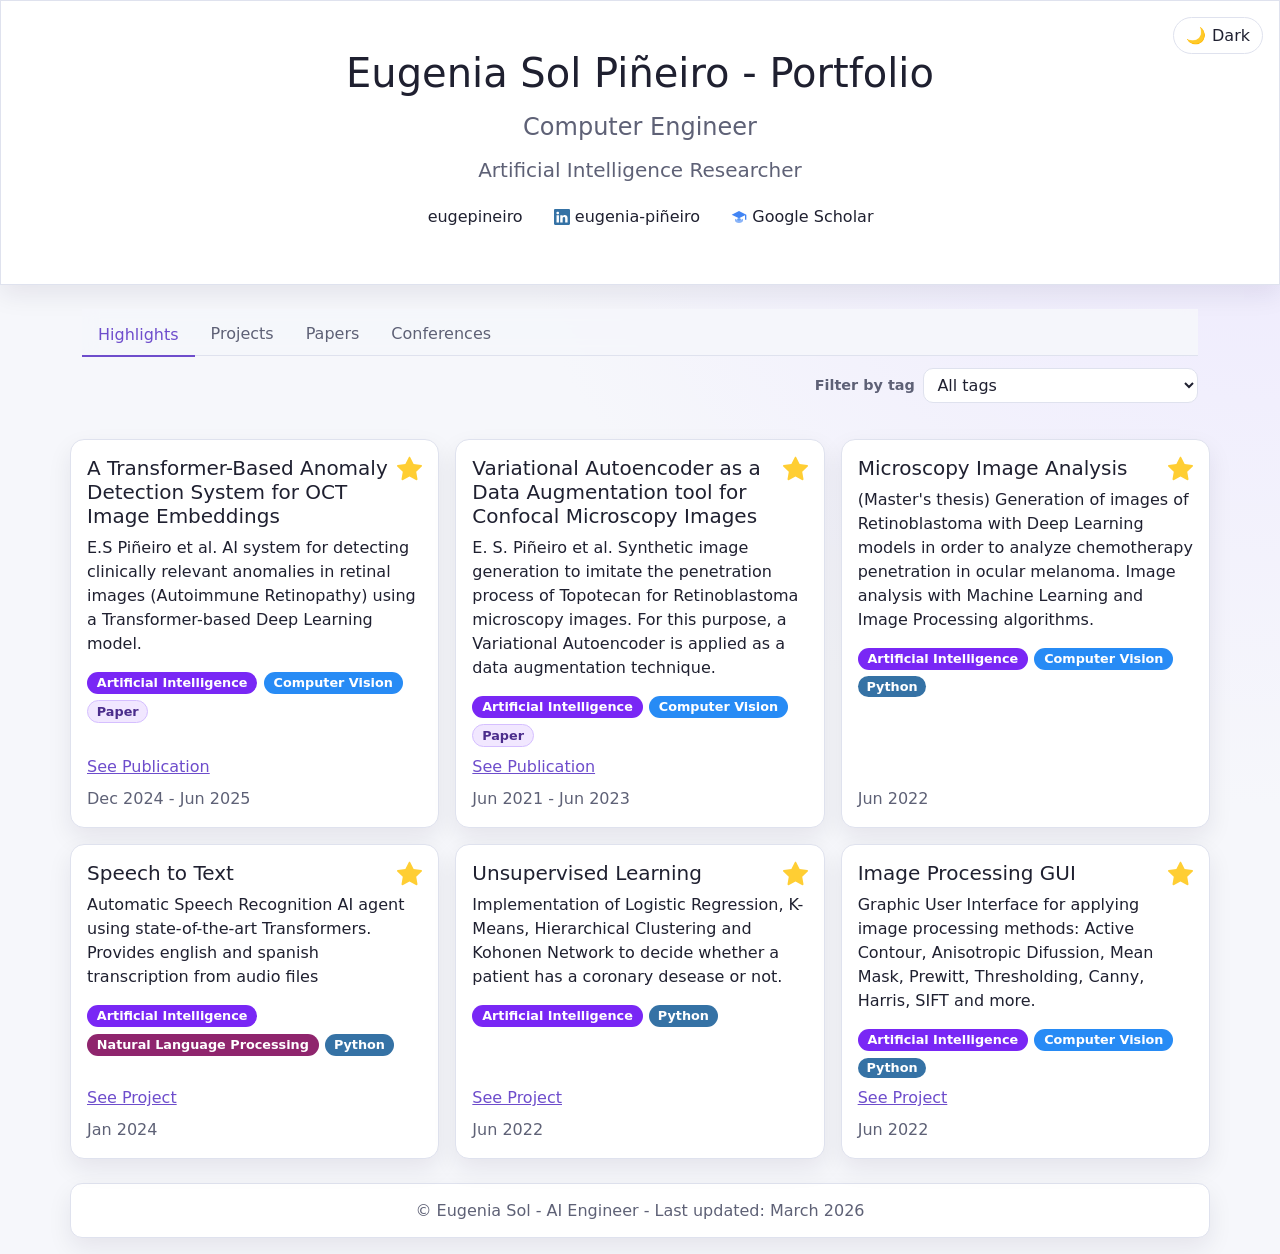
==== index.html @ a24b460d "Add first version" ====
<!doctype html>
<html lang="en">
  <head>
    <!-- Required meta tags -->
    <meta charset="utf-8">
    <meta name="viewport" content="width=device-width, initial-scale=1">

    <!-- Bootstrap CSS -->
    <link href="https://cdn.jsdelivr.net/npm/bootstrap@5.1.0/dist/css/bootstrap.min.css" rel="stylesheet" integrity="sha384-KyZXEAg3QhqLMpG8r+8fhAXLRk2vvoC2f3B09zVXn8CA5QIVfZOJ3BCsw2P0p/We" crossorigin="anonymous">
    <script src="assets/theme.js"></script>
    <link rel="stylesheet" href="assets/styles.css">

    <title>Eugenia Piñeiro</title>
  </head>
  <body> 
        <div class="p-5 text-center profile-header mb-4">
            <h1 class="mb-3 text-white">Eugenia Sol Piñeiro - Portfolio</h1>
            <h4 class="mb-3 text-secondary">Computer Engineer</h4>
            <h5 class="mb-3 text-secondary">Artificial Intelligence Researcher</h5>
            <div class="mb-3 text-secondary"> </div>
            <div class="row">
                <div class="col">
                    <a href="https://github.com/eugepineiro" class="btn icon">
                        <span>
                            <svg xmlns="http://www.w3.org/2000/svg" width="16" height="16" fill="white" class="bi bi-github" viewBox="0 0 16 16">
                                <path d="M8 0C3.58 0 0 3.58 0 8c0 3.54 2.29 6.53 5.47 7.59.4.07.55-.17.55-.38 0-.19-.01-.82-.01-1.49-2.01.37-2.53-.49-2.69-.94-.09-.23-.48-.94-.82-1.13-.28-.15-.68-.52-.01-.53.63-.01 1.08.58 1.23.82.72 1.21 1.87.87 2.33.66.07-.52.28-.87.51-1.07-1.78-.2-3.64-.89-3.64-3.95 0-.87.31-1.59.82-2.15-.08-.2-.36-1.02.08-2.12 0 0 .67-.21 2.2.82.64-.18 1.32-.27 2-.27.68 0 1.36.09 2 .27 1.53-1.04 2.2-.82 2.2-.82.44 1.1.16 1.92.08 2.12.51.56.82 1.27.82 2.15 0 3.07-1.87 3.75-3.65 3.95.29.25.54.73.54 1.48 0 1.07-.01 1.93-.01 2.2 0 .21.15.46.55.38A8.012 8.012 0 0 0 16 8c0-4.42-3.58-8-8-8z"/>
                            </svg>
                        </span>
                        <span class="text-white">eugepineiro</span>
                    </a>
                    <a href="https://www.linkedin.com/in/eugenia-pi%C3%B1eiro/" class="btn icon">
                        <span>
                            <svg xmlns="http://www.w3.org/2000/svg" width="16" height="16" fill="#3572A5" class="bi bi-linkedin" viewBox="0 0 16 16">
                                <path d="M0 1.146C0 .513.526 0 1.175 0h13.65C15.474 0 16 .513 16 1.146v13.708c0 .633-.526 1.146-1.175 1.146H1.175C.526 16 0 15.487 0 14.854V1.146zm4.943 12.248V6.169H2.542v7.225h2.401zm-1.2-8.212c.837 0 1.358-.554 1.358-1.248-.015-.709-.52-1.248-1.342-1.248-.822 0-1.359.54-1.359 1.248 0 .694.521 1.248 1.327 1.248h.016zm4.908 8.212V9.359c0-.216.016-.432.08-.586.173-.431.568-.878 1.232-.878.869 0 1.216.662 1.216 1.634v3.865h2.401V9.25c0-2.22-1.184-3.252-2.764-3.252-1.274 0-1.845.7-2.165 1.193v.025h-.016a5.54 5.54 0 0 1 .016-.025V6.169h-2.4c.03.678 0 7.225 0 7.225h2.4z"/>
                              </svg>
                        </span>
                        <span class="text-white">eugenia-piñeiro</span>
                    </a>
                    <a href="https://scholar.google.com/citations?user=V3Zq3qsAAAAJ&hl=es&authuser=1" class="btn icon">
                        <span>
                            <svg xmlns="http://www.w3.org/2000/svg" width="16" height="16" viewBox="0 0 24 24" aria-hidden="true">
                                <path d="M12 3L1 8.5l11 5.5 9-4.5V16h2V8.5z" fill="#4285F4"/>
                                <circle cx="12" cy="16.5" r="3" fill="#5F9CF6"/>
                                <path d="M6 14.8v2.8c0 1.7 2.7 3.4 6 3.4s6-1.7 6-3.4v-2.8l-6 3z" fill="#8AB4F8"/>
                            </svg>
                        </span>
                        <span class="text-white">Google Scholar</span>
                    </a>
                    <button id="theme-toggle" class="theme-toggle ms-2" type="button" aria-pressed="false" aria-label="Toggle dark mode">
                      <span class="theme-icon" aria-hidden="true">🌙</span>
                      <span class="theme-text">Dark</span>
                    </button>
                </div>
            </div> 
        </div> 
    <!-- Optional JavaScript; choose one of the two! -->

    <!-- Option 1: Bootstrap Bundle with Popper -->
    <script src="https://cdn.jsdelivr.net/npm/bootstrap@5.1.0/dist/js/bootstrap.bundle.min.js" integrity="sha384-U1DAWAznBHeqEIlVSCgzq+c9gqGAJn5c/t99JyeKa9xxaYpSvHU5awsuZVVFIhvj" crossorigin="anonymous"></script>

    <!-- Option 2: Separate Popper and Bootstrap JS -->
    <!--
    <script src="https://cdn.jsdelivr.net/npm/@popperjs/core@2.9.3/dist/umd/popper.min.js" integrity="sha384-eMNCOe7tC1doHpGoWe/6oMVemdAVTMs2xqW4mwXrXsW0L84Iytr2wi5v2QjrP/xp" crossorigin="anonymous"></script>
    <script src="https://cdn.jsdelivr.net/npm/bootstrap@5.1.0/dist/js/bootstrap.min.js" integrity="sha384-cn7l7gDp0eyniUwwAZgrzD06kc/tftFf19TOAs2zVinnD/C7E91j9yyk5//jjpt/" crossorigin="anonymous"></script>
    -->
    
    <div class="container">

        <nav>
            <div class="nav nav-tabs" id="nav-tab" role="tablist">
              <button class="nav-link active" id="highlights-tab" data-bs-toggle="tab" data-bs-target="#highlights" type="button" role="tab" aria-controls="highlights" aria-selected="true">Highlights</button>
              <button class="nav-link" id="projects-tab" data-bs-toggle="tab" data-bs-target="#projects" type="button" role="tab" aria-controls="projects" aria-selected="false">Projects</button>
              <button class="nav-link" id="papers-tab" data-bs-toggle="tab" data-bs-target="#papers" type="button" role="tab" aria-controls="papers" aria-selected="false">Papers</button>
              <button class="nav-link" id="conferences-tab" data-bs-toggle="tab" data-bs-target="#conferences" type="button" role="tab" aria-controls="conferences" aria-selected="false">Conferences</button>
            </div>
          </nav>
          <div class="tab-content" id="nav-tabContent">
            <div class="tab-pane fade show active" id="highlights" role="tabpanel" aria-labelledby="highlights-tab">
                
                <div class="row mt-2">

                    <div class="col">
                        <div class="card d-flex justify-content-center mt-2" style="width: 18rem;">
                            <div class="card-body">
                              <div class="row">
                                  <div class ="col"><h5 class="card-title">Microscopy Image Analysis</h5></div>
                                  <div class="col d-flex flex-row-reverse"><svg xmlns="http://www.w3.org/2000/svg" width="25" height="25" fill="#FFCE33" class="bi bi-star-fill" viewBox="0 0 16 16"><path d="M3.612 15.443c-.386.198-.824-.149-.746-.592l.83-4.73L.173 6.765c-.329-.314-.158-.888.283-.95l4.898-.696L7.538.792c.197-.39.73-.39.927 0l2.184 4.327 4.898.696c.441.062.612.636.282.95l-3.522 3.356.83 4.73c.078.443-.36.79-.746.592L8 13.187l-4.389 2.256z"/></svg></div>
                              </div>
                              <h6 class="card-subtitle mb-2 text-muted">Artificial Intelligence</h6>
                              <p class="card-text">(Master's thesis) Generation of images of Retinoblastoma with Deep Learning models in order to analyze chemotherapy penetration in ocular melanoma. Image analysis with Machine Learning and Image Processing algorithms.</p>
                            <div>
                                <span><svg xmlns="http://www.w3.org/2000/svg" width="10" height="10" fill="#3572A5" class="bi bi-circle-fill mr-2" viewBox="0 0 16 16"><circle cx="8" cy="8" r="8"/></svg> </span>
                                <span class="text-secondary">Python</span>
                            </div>
                            <div class=" row mt-2">
                                
                                <div class="col ">
                                     
                                </div> 
                                <div class="col text-secondary d-flex flex-row-reverse">
                                    Jun 2022
                                </div>
                            </div>
                            </div>
                        </div>        
                    </div> 

                    <div class="col">
                        <div class="card d-flex justify-content-center mt-2" style="width: 18rem;">
                            <div class="card-body">
                              <div class="row">
                                  <div class ="col"><h5 class="card-title">Unsupervised Learning</h5></div>
                                  <div class="col d-flex flex-row-reverse"><svg xmlns="http://www.w3.org/2000/svg" width="25" height="25" fill="#FFCE33" class="bi bi-star-fill" viewBox="0 0 16 16"><path d="M3.612 15.443c-.386.198-.824-.149-.746-.592l.83-4.73L.173 6.765c-.329-.314-.158-.888.283-.95l4.898-.696L7.538.792c.197-.39.73-.39.927 0l2.184 4.327 4.898.696c.441.062.612.636.282.95l-3.522 3.356.83 4.73c.078.443-.36.79-.746.592L8 13.187l-4.389 2.256z"/></svg></div>
                              </div>
                              <h6 class="card-subtitle mb-2 text-muted">Machine Learning</h6>
                              <p class="card-text">Implementation of Logistic Regression, K-Means, Hierarchical Clustering and Kohonen Network to decide whether a patient has a coronary desease or not.</p>
                            <div>
                                <span><svg xmlns="http://www.w3.org/2000/svg" width="10" height="10" fill="#3572A5" class="bi bi-circle-fill mr-2" viewBox="0 0 16 16"><circle cx="8" cy="8" r="8"/></svg> </span>
                                <span class="text-secondary">Python</span>
                            </div>
                            <div class=" row mt-2">
                                
                                <div class="col ">
                                    <a href="https://github.com/eugepineiro/ML-TPS/tree/main/TP4" class="card-link ">See Project</a> 
                                </div> 
                                <div class="col text-secondary d-flex flex-row-reverse">
                                    Jun 2022
                                </div>
                            </div>
                            </div>
                        </div>        
                    </div> 

                    <div class="col">
                        <div class="card d-flex justify-content-center mt-2" style="width: 18rem;">
                            <div class="card-body">
                              <div class="row">
                                  <div class ="col"><h5 class="card-title">Image Processing GUI</h5></div>
                                  <div class="col d-flex flex-row-reverse"><svg xmlns="http://www.w3.org/2000/svg" width="25" height="25" fill="#FFCE33" class="bi bi-star-fill" viewBox="0 0 16 16"><path d="M3.612 15.443c-.386.198-.824-.149-.746-.592l.83-4.73L.173 6.765c-.329-.314-.158-.888.283-.95l4.898-.696L7.538.792c.197-.39.73-.39.927 0l2.184 4.327 4.898.696c.441.062.612.636.282.95l-3.522 3.356.83 4.73c.078.443-.36.79-.746.592L8 13.187l-4.389 2.256z"/></svg></div>
                              </div>
                              <h6 class="card-subtitle mb-2 text-muted">Image Processing and Analysis</h6>
                              <p class="card-text">Graphic User Interface for applying image processing methods: Active Contour, Anisotropic Difussion, Mean Mask, Prewitt, Thresholding, Canny, Harris, SIFT and more.</p>
                            <div>
                                <span><svg xmlns="http://www.w3.org/2000/svg" width="10" height="10" fill="#3572A5" class="bi bi-circle-fill mr-2" viewBox="0 0 16 16"><circle cx="8" cy="8" r="8"/></svg> </span>
                                <span class="text-secondary">Python</span>
                            </div>
                            <div class=" row mt-2">
                                
                                <div class="col ">
                                    <a href="https://github.com/MatiMonaco/ATI_TPS" class="card-link ">See Project</a> 
                                </div> 
                                <div class="col text-secondary d-flex flex-row-reverse">
                                    Jun 2022
                                </div>
                            </div>
                            </div>
                        </div>        
                    </div> 

                    <div class="col">
                        <div class="card d-flex justify-content-center mt-2" style="width: 18rem;">
                            <div class="card-body">
                              <div class="row">
                                  <div class ="col"><h5 class="card-title">HealthCare System</h5></div>
                                  <div class="col d-flex flex-row-reverse"><svg xmlns="http://www.w3.org/2000/svg" width="25" height="25" fill="#FFCE33" class="bi bi-star-fill" viewBox="0 0 16 16"><path d="M3.612 15.443c-.386.198-.824-.149-.746-.592l.83-4.73L.173 6.765c-.329-.314-.158-.888.283-.95l4.898-.696L7.538.792c.197-.39.73-.39.927 0l2.184 4.327 4.898.696c.441.062.612.636.282.95l-3.522 3.356.83 4.73c.078.443-.36.79-.746.592L8 13.187l-4.389 2.256z"/></svg></div>
                              </div>
                              <h6 class="card-subtitle mb-2 text-muted">Cloud Computing</h6>
                              <p class="card-text">AWS Serverless architechture for a healthcare system using Terraform IaaC. We use multiple services such as Lambda, DynamoDB, S3 and Cognito.</p>
                            <div>
                                <span><svg xmlns="http://www.w3.org/2000/svg" width="10" height="10" fill="#355615" class="bi bi-circle-fill mr-2" viewBox="0 0 16 16"><circle cx="8" cy="8" r="8"/></svg> </span>
                                <span class="text-secondary">HCL</span>
                                <span><svg xmlns="http://www.w3.org/2000/svg" width="10" height="10" fill="#f1e05a" class="bi bi-circle-fill mr-2" viewBox="0 0 16 16"><circle cx="8" cy="8" r="8"/></svg> </span>
                                <span class="text-secondary">JavaScript</span>
                                <span><svg xmlns="http://www.w3.org/2000/svg" width="10" height="10" fill="#563d7c" class="bi bi-circle-fill mr-2" viewBox="0 0 16 16"><circle cx="8" cy="8" r="8"/></svg> </span>
                                <span class="text-secondary">CSS</span>
                            </div>
                            <div class=" row mt-2">
                                
                                <div class="col ">
                                    <a href="https://github.com/itba-cloud/2022Q1-G1" class="card-link ">See Project</a> 
                                </div> 
                                <div class="col text-secondary d-flex flex-row-reverse">
                                    Jun 2022
                                </div>
                            </div>
                            </div>
                        </div>        
                    </div> 

                    <div class="col">
                      <div class="card d-flex justify-content-center mt-2" style="width: 18rem;">
                          <div class="card-body">
                            <div class="row">
                                <div class ="col"><h5 class="card-title">Autoencoders</h5></div>
                                <div class="col d-flex flex-row-reverse"><svg xmlns="http://www.w3.org/2000/svg" width="25" height="25" fill="#FFCE33" class="bi bi-star-fill" viewBox="0 0 16 16"><path d="M3.612 15.443c-.386.198-.824-.149-.746-.592l.83-4.73L.173 6.765c-.329-.314-.158-.888.283-.95l4.898-.696L7.538.792c.197-.39.73-.39.927 0l2.184 4.327 4.898.696c.441.062.612.636.282.95l-3.522 3.356.83 4.73c.078.443-.36.79-.746.592L8 13.187l-4.389 2.256z"/></svg></div>
                            </div>
                            <h6 class="card-subtitle mb-2 text-muted">Deep Learning</h6>
                            <p class="card-text">Implementation of a Basic Autoencoder and Denoising Autoencoder from scratch with a multilayer perceptron and a Variational Autoencoder using Keras.</p>
                          <div>
                              <span><svg xmlns="http://www.w3.org/2000/svg" width="10" height="10" fill="#3572A5" class="bi bi-circle-fill mr-2" viewBox="0 0 16 16"><circle cx="8" cy="8" r="8"/></svg> </span>
                              <span class="text-secondary">Python</span>
                          </div>
                          <div class=" row mt-2">
                              
                              <div class="col ">
                                  <a href="https://github.com/eugepineiro/TP5-SIA" class="card-link ">See Project</a> 
                              </div> 
                              <div class="col text-secondary d-flex flex-row-reverse">
                                  Jun 2021
                              </div>
                          </div>
                          </div>
                      </div>        
                    </div>
                    
                    <div class="col">
                      <div class="card d-flex justify-content-center mt-2" style="width: 18rem;">
                          <div class="card-body">
                            <div class="row">
                                <div class ="col"><h5 class="card-title">Unsupervised Learning</h5></div>
                                <div class="col d-flex flex-row-reverse"><svg xmlns="http://www.w3.org/2000/svg" width="25" height="25" fill="#FFCE33" class="bi bi-star-fill" viewBox="0 0 16 16"><path d="M3.612 15.443c-.386.198-.824-.149-.746-.592l.83-4.73L.173 6.765c-.329-.314-.158-.888.283-.95l4.898-.696L7.538.792c.197-.39.73-.39.927 0l2.184 4.327 4.898.696c.441.062.612.636.282.95l-3.522 3.356.83 4.73c.078.443-.36.79-.746.592L8 13.187l-4.389 2.256z"/></svg></div>
                            </div> 
                            <h6 class="card-subtitle mb-2 text-muted">Artificial Intelligence</h6>
                            <p class="card-text">Implementation of Kohonen, Hopfield and Oja Neural Networks from scratch for Principal Component Analysis (PCA)</p>
                          <div>
                              <span><svg xmlns="http://www.w3.org/2000/svg" width="10" height="10" fill="#3572A5" class="bi bi-circle-fill mr-2" viewBox="0 0 16 16"><circle cx="8" cy="8" r="8"/></svg> </span>
                              <span class="text-secondary">Python</span>
                          </div>
                          <div class=" row mt-2">
                              
                              <div class="col ">
                                  <a href="https://github.com/scottlin19/TP4-SIA" class="card-link ">See Project</a> 
                              </div> 
                              <div class="col text-secondary d-flex flex-row-reverse">
                                  May 2021
                              </div>
                          </div>
                          </div>
                      </div>        
                    </div>
          
                    <div class="col">
                      <div class="card d-flex justify-content-center mt-2" style="width: 18rem;">
                          <div class="card-body">
                            <div class="row">
                                <div class ="col"><h5 class="card-title">A Transformer-Based Anomaly Detection System for OCT Image Embeddings</h5></div>
                                <div class="col d-flex flex-row-reverse"><svg xmlns="http://www.w3.org/2000/svg" width="25" height="25" fill="#FFCE33" class="bi bi-star-fill" viewBox="0 0 16 16"><path d="M3.612 15.443c-.386.198-.824-.149-.746-.592l.83-4.73L.173 6.765c-.329-.314-.158-.888.283-.95l4.898-.696L7.538.792c.197-.39.73-.39.927 0l2.184 4.327 4.898.696c.441.062.612.636.282.95l-3.522 3.356.83 4.73c.078.443-.36.79-.746.592L8 13.187l-4.389 2.256z"/></svg></div>
                            </div> 
                            <h6 class="card-subtitle mb-2 text-muted">Publication IEEE</h6>
                            <p class="card-text">E.S Piñeiro et al. AI system for detecting clinically relevant anomalies in retinal images (Autoimmune Retinopathy) using a Transformer-based Deep Learning model.</p>
                            <p>keywords: {Deep learning;Hypertension;Pathology;Retinopathy;Computational modeling;Transformers;Retina;Feature extraction;Diabetes;Medical diagnostic imaging;Transformers;Image Processing;Deep Learning;Retinopathy},</p>
                          <div class=" row mt-2">
                              
                              <div class="col ">
                                  <a href="https://ieeexplore.ieee.org/document/11058724" class="card-link ">See Publication</a> 
                              </div> 
                              <div class="col text-secondary d-flex flex-row-reverse">
                                  Dec 2024 - Jun 2025
                              </div>
                          </div>
                          </div>
                      </div>        
                    </div>

                    <div class="col">
                      <div class="card d-flex justify-content-center mt-2" style="width: 18rem;">
                          <div class="card-body">
                            <div class="row">
                                <div class ="col"><h5 class="card-title">Variational Autoencoder as a Data Augmentation tool for Confocal Microscopy Images</h5></div>
                                <div class="col d-flex flex-row-reverse"><svg xmlns="http://www.w3.org/2000/svg" width="25" height="25" fill="#FFCE33" class="bi bi-star-fill" viewBox="0 0 16 16"><path d="M3.612 15.443c-.386.198-.824-.149-.746-.592l.83-4.73L.173 6.765c-.329-.314-.158-.888.283-.95l4.898-.696L7.538.792c.197-.39.73-.39.927 0l2.184 4.327 4.898.696c.441.062.612.636.282.95l-3.522 3.356.83 4.73c.078.443-.36.79-.746.592L8 13.187l-4.389 2.256z"/></svg></div>
                            </div> 
                            <h6 class="card-subtitle mb-2 text-muted">Publication IEEE</h6>
                            <p class="card-text">E. S. Piñeiro et al. Synthetic image generation to imitate the penetration process of Topotecan for Retinoblastoma microscopy images. For this purpose, a Variational Autoencoder is applied as a data augmentation technique.</p>
                            <p>keywords: {Drugs;Chemotherapy;Microscopy;Medical services;Maintenance engineering;Data augmentation;Retina;Microscopy;Deep Learning;Retinoblastoma;Autoencoders;Image Processing;Machine Learning},</p>
                          <div class=" row mt-2">
                              
                              <div class="col ">
                                  <a href="https://ieeexplore.ieee.org/abstract/document/10178851" class="card-link ">See Publication</a> 
                              </div> 
                              <div class="col text-secondary d-flex flex-row-reverse">
                                  Jun 2021 - Jun 2023
                              </div>
                          </div>
                          </div>
                      </div>        
                    </div>
                    <div class="col">
                      <div class="card d-flex justify-content-center mt-2" style="width: 18rem;">
                          <div class="card-body">
                            <div class="row">
                                <div class ="col"><h5 class="card-title">Speech to Text</h5></div>
                                <div class="col d-flex flex-row-reverse"><svg xmlns="http://www.w3.org/2000/svg" width="25" height="25" fill="#FFCE33" class="bi bi-star-fill" viewBox="0 0 16 16"><path d="M3.612 15.443c-.386.198-.824-.149-.746-.592l.83-4.73L.173 6.765c-.329-.314-.158-.888.283-.95l4.898-.696L7.538.792c.197-.39.73-.39.927 0l2.184 4.327 4.898.696c.441.062.612.636.282.95l-3.522 3.356.83 4.73c.078.443-.36.79-.746.592L8 13.187l-4.389 2.256z"/></svg></div>
                            </div> 
                            <h6 class="card-subtitle mb-2 text-muted">Publication IEEE</h6>
                            <p class="card-text">Automatic Speech Recognition AI agent using state-of-the-art Transformers. Provides english and spanish transcription from audio files</p>
                            <div>
                                <span><svg xmlns="http://www.w3.org/2000/svg" width="10" height="10" fill="#3572A5" class="bi bi-circle-fill mr-2" viewBox="0 0 16 16"><circle cx="8" cy="8" r="8"/></svg> </span>
                                <span class="text-secondary">Python</span>
                            </div>
                          <div class=" row mt-2">
                              
                              <div class="col ">
                                  <a href="https://github.com/eugepineiro/speech-to-text" class="card-link ">See Project</a>  
                              </div> 
                              <div class="col text-secondary d-flex flex-row-reverse">
                                  Jan 2024
                              </div>
                          </div>
                          </div>
                      </div>        
                    </div>
          
          
                  </div>

            </div>
            <div class="tab-pane fade" id="projects" role="tabpanel" aria-labelledby="projects-tab">
                
                <div class="row mt-2">
                    <div class="col">
                        <div class="card d-flex justify-content-center mt-2" style="width: 18rem;">
                            <div class="card-body">
                              <h5 class="card-title">Speech to Text</h5>
                              <h6 class="card-subtitle mb-2 text-muted">Artificial Intelligence</h6>
                              <p class="card-text">Automatic Speech Recognition AI agent using state-of-the-art Transformers. Provides english and spanish transcription from audio files.</p>
                              <div>
                                  <span><svg xmlns="http://www.w3.org/2000/svg" width="10" height="10" fill="#3572A5" class="bi bi-circle-fill mr-2" viewBox="0 0 16 16"><circle cx="8" cy="8" r="8"/></svg> </span>
                                  <span class="text-secondary">Python</span>
                              </div>
                            <div class="row mt-2">
                                
                                <div class="col ">
                                    <a href="https://github.com/eugepineiro/speech-to-text" class="card-link ">See Project</a> 
                                </div>  
                                <div class="col text-secondary d-flex flex-row-reverse">
                                    Jan 2024
                                </div>
                            </div>
                            </div>
                        </div>        
                    </div>

                    <div class="col">
                        <div class="card d-flex justify-content-center mt-2" style="width: 18rem;">
                            <div class="card-body">
                              <h5 class="card-title">Lang Bot</h5>
                              <h6 class="card-subtitle mb-2 text-muted">Natural Language Processing</h6>
                              <p class="card-text"> Assistant generative AI agent implemented with Retrieval-augmented generation (RAG). Provides HR employees with guidance for their day-to-day roles.</p>
                            <div>
                                <span><svg xmlns="http://www.w3.org/2000/svg" width="10" height="10" fill="#3572A5" class="bi bi-circle-fill mr-2" viewBox="0 0 16 16"><circle cx="8" cy="8" r="8"/></svg> </span>
                                <span class="text-secondary">Python</span>
                            </div>
                            <div class=" row mt-2">
                                
                                <div class="col ">
                                    <a href="https://github.com/eugepineiro/lang-bot" class="card-link ">See Project</a> 
                                </div>  
                                <div class="col text-secondary d-flex flex-row-reverse">
                                    Dec 2023
                                </div>
                            </div>
                            </div>
                        </div>        
                    </div>

                    <div class="col">
                        <div class="card d-flex justify-content-center mt-2" style="width: 18rem;">
                            <div class="card-body">
                              <h5 class="card-title">Microscopy Image Analysis</h5>
                              <h6 class="card-subtitle mb-2 text-muted">Artificial Intelligence</h6>
                              <p class="card-text">(Master's thesis) Generation of images of Retinoblastoma with Deep Learning models in order to analyze chemotherapy penetration in ocular melanoma. Image analysis with Machine Learning and Image Processing algorithms.</p>
                            <div>
                                <span><svg xmlns="http://www.w3.org/2000/svg" width="10" height="10" fill="#3572A5" class="bi bi-circle-fill mr-2" viewBox="0 0 16 16"><circle cx="8" cy="8" r="8"/></svg> </span>
                                <span class="text-secondary">Python</span>
                            </div>
                            <div class=" row mt-2">
                                
                                <div class="col ">
                                     
                                </div> 
                                <div class="col text-secondary d-flex flex-row-reverse">
                                    Dec 2022
                                </div>
                            </div>
                            </div>
                        </div>        
                    </div>

                    <div class="col">
                        <div class="card d-flex justify-content-center mt-2" style="width: 18rem;">
                            <div class="card-body">
                              <h5 class="card-title">Agoraphobos</h5>
                              <h6 class="card-subtitle mb-2 text-muted">Videogame</h6>
                              <p class="card-text">Unity implementation of an escape room with multple levels following videogame programming patterns. Can you escape?</p>
                            <div>
                                <span><svg xmlns="http://www.w3.org/2000/svg" width="10" height="10" fill="#41b883" class="bi bi-circle-fill mr-2" viewBox="0 0 16 16"><circle cx="8" cy="8" r="8"/></svg> </span>
                                <span class="text-secondary">C#</span>
                            </div>
                            <div class=" row mt-2">
                                
                                <div class="col ">
                                    <a href="https://github.com/eugepineiro/videojuegos-agoraphobos" class="card-link ">See Project</a> 
                                </div> 
                                <div class="col text-secondary d-flex flex-row-reverse">
                                    Dec 2022
                                </div>
                            </div>
                            </div>
                        </div>        
                    </div>

                    <div class="col">
                        <div class="card d-flex justify-content-center mt-2" style="width: 18rem;">
                            <div class="card-body">
                              <h5 class="card-title">Machine Learning VR</h5>
                              <h6 class="card-subtitle mb-2 text-muted">Virtual Reality</h6>
                              <p class="card-text">A Virtual Reality 3D visualization of the K-Means unsupervised Machine Learning method. See how clusters change over time and experience audio spatialization</p>
                            <div>
                                <span><svg xmlns="http://www.w3.org/2000/svg" width="10" height="10" fill="#41b883" class="bi bi-circle-fill mr-2" viewBox="0 0 16 16"><circle cx="8" cy="8" r="8"/></svg> </span>
                                <span class="text-secondary">C#</span>
                            </div>
                            <div class=" row mt-2">
                                
                                <div class="col ">
                                    <a href="https://github.com/eugepineiro/machine-learning-vr" class="card-link ">See Project</a> 
                                </div> 
                                <div class="col text-secondary d-flex flex-row-reverse">
                                    Dec 2022
                                </div>
                            </div>
                            </div>
                        </div>        
                    </div>

                    

                    <div class="col">
                        <div class="card d-flex justify-content-center mt-2" style="width: 18rem;">
                            <div class="card-body">
                              <h5 class="card-title">Gene Analysis</h5>
                              <h6 class="card-subtitle mb-2 text-muted">Bioinformatics</h6>
                              <p class="card-text">Implementation of nucleotide and protein sequence processing, BLAST, multiple sequence alignment, motif search and more.</p>
                            <div>
                                <span><svg xmlns="http://www.w3.org/2000/svg" width="10" height="10" fill="#3572A5" class="bi bi-circle-fill mr-2" viewBox="0 0 16 16"><circle cx="8" cy="8" r="8"/></svg> </span>
                                <span class="text-secondary">Python</span>
                            </div>
                            <div class=" row mt-2">
                                
                                <div class="col ">
                                    <a href="https://github.com/eugepineiro/bioinformatica" class="card-link ">See Project</a> 
                                </div> 
                                <div class="col text-secondary d-flex flex-row-reverse">
                                    Nov 2022
                                </div>
                            </div>
                            </div>
                        </div>        
                    </div>

                    <div class="col">
                        <div class="card d-flex justify-content-center mt-2" style="width: 18rem;">
                            <div class="card-body">
                              <h5 class="card-title">BARD</h5>
                              <h6 class="card-subtitle mb-2 text-muted">Natural Language Processing</h6>
                              <p class="card-text">BARD is a Story Generator using Transformers. For training it uses GPT-2 and fine-tunes with books obtained by scrapping Gutenberg's web, such as popular books or specific corpus. (Ex. Vampire books, Romance books).</p>
                            <div>
                                <span><svg xmlns="http://www.w3.org/2000/svg" width="10" height="10" fill="#3572A5" class="bi bi-circle-fill mr-2" viewBox="0 0 16 16"><circle cx="8" cy="8" r="8"/></svg> </span>
                                <span class="text-secondary">Python</span>
                            </div>
                            <div class=" row mt-2">
                                
                                <div class="col ">
                                    <a href="https://github.com/eugepineiro/nlp-txt-generator" class="card-link ">See Project</a> 
                                </div> 
                                <div class="col text-secondary d-flex flex-row-reverse">
                                    Oct 2022
                                </div>
                            </div>
                            </div>
                        </div>        
                    </div>

                    <div class="col">
                        <div class="card d-flex justify-content-center mt-2" style="width: 18rem;">
                            <div class="card-body">
                              <h5 class="card-title">Neural Network VR</h5>
                              <h6 class="card-subtitle mb-2 text-muted">Virtual Reality</h6>
                              <p class="card-text">A Virtual Reality 3D visualization of multiple neural newtwork models, such as Multilayer Perceptron, Autoencoder and Kohonen NN.</p>
                            <div>
                                <span><svg xmlns="http://www.w3.org/2000/svg" width="10" height="10" fill="#41b883" class="bi bi-circle-fill mr-2" viewBox="0 0 16 16"><circle cx="8" cy="8" r="8"/></svg> </span>
                                <span class="text-secondary">C#</span>
                            </div>
                            <div class=" row mt-2">
                                
                                <div class="col ">
                                    <a href="https://github.com/eugepineiro/neural-network-vr" class="card-link ">See Project</a> 
                                </div> 
                                <div class="col text-secondary d-flex flex-row-reverse">
                                    Sep 2022
                                </div>
                            </div>
                            </div>
                        </div>        
                    </div>

                    <div class="col">
                        <div class="card d-flex justify-content-center mt-2" style="width: 18rem;">
                            <div class="card-body">
                              <h5 class="card-title">Platon-VR</h5>
                              <h6 class="card-subtitle mb-2 text-muted">Virtual Reality</h6>
                              <p class="card-text">Virtual Reality Game developed in Unity. Follow the story to understand Plato's Allegory of the Cave. </p>
                            <div>
                                <span><svg xmlns="http://www.w3.org/2000/svg" width="10" height="10" fill="#41b883" class="bi bi-circle-fill mr-2" viewBox="0 0 16 16"><circle cx="8" cy="8" r="8"/></svg> </span>
                                <span class="text-secondary">C#</span>
                            </div>
                            <div class=" row mt-2">
                                
                                <div class="col ">
                                    <a href="https://github.com/eugepineiro/virtual-reality-tp1" class="card-link ">See Project</a> 
                                </div> 
                                <div class="col text-secondary d-flex flex-row-reverse">
                                    Aug 2022
                                </div>
                            </div>
                            </div>
                        </div>        
                    </div>
                    
                    <div class="col">
                        <div class="card d-flex justify-content-center mt-2" style="width: 18rem;">
                            <div class="card-body">
                              <h5 class="card-title">Transformers</h5>
                              <h6 class="card-subtitle mb-2 text-muted">Artificial Intelligence</h6>
                              <p class="card-text">Learning Transformers with multiple applications examples, such as, image classifier, TLDR and text generator.</p>
                            <div>
                                <span><svg xmlns="http://www.w3.org/2000/svg" width="10" height="10" fill="#3572A5" class="bi bi-circle-fill mr-2" viewBox="0 0 16 16"><circle cx="8" cy="8" r="8"/></svg> </span>
                                <span class="text-secondary">Python</span>
                            </div>
                            <div class=" row mt-2">
                                
                                <div class="col ">
                                    <a href="https://github.com/eugepineiro/transformers" class="card-link ">See Project</a> 
                                </div> 
                                <div class="col text-secondary d-flex flex-row-reverse">
                                    Aug 2022
                                </div>
                            </div>
                            </div>
                        </div>        
                    </div>

                    <div class="col">
                        <div class="card d-flex justify-content-center mt-2" style="width: 18rem;">
                            <div class="card-body">
                              <h5 class="card-title">HealthCare System</h5>
                              <h6 class="card-subtitle mb-2 text-muted">Cloud Computing</h6>
                              <p class="card-text">AWS Serverless architechture for a healthcare system using Terraform IaaC. We use multiple services such as Lambda, DynamoDB, S3 and Cognito</p>
                            <div>
                                <span><svg xmlns="http://www.w3.org/2000/svg" width="10" height="10" fill="#355615" class="bi bi-circle-fill mr-2" viewBox="0 0 16 16"><circle cx="8" cy="8" r="8"/></svg> </span>
                                <span class="text-secondary">HCL</span>
                                <span><svg xmlns="http://www.w3.org/2000/svg" width="10" height="10" fill="#f1e05a" class="bi bi-circle-fill mr-2" viewBox="0 0 16 16"><circle cx="8" cy="8" r="8"/></svg> </span>
                                <span class="text-secondary">JavaScript</span>
                                <span><svg xmlns="http://www.w3.org/2000/svg" width="10" height="10" fill="#563d7c" class="bi bi-circle-fill mr-2" viewBox="0 0 16 16"><circle cx="8" cy="8" r="8"/></svg> </span>
                                <span class="text-secondary">CSS</span>
                            </div>
                            <div class=" row mt-2">
                                
                                <div class="col ">
                                    <a href="https://github.com/itba-cloud/2022Q1-G1" class="card-link ">See Project</a> 
                                </div> 
                                <div class="col text-secondary d-flex flex-row-reverse">
                                    Jun 2022
                                </div>
                            </div>
                            </div>
                        </div>        
                    </div>

                    <div class="col">
                        <div class="card d-flex justify-content-center mt-2" style="width: 18rem;">
                            <div class="card-body">
                              <h5 class="card-title">Image Processing GUI</h5>
                              <h6 class="card-subtitle mb-2 text-muted">Image Processing and Analysis</h6>
                              <p class="card-text">Graphic User Interface for applying image processing methods such as Active Contour, Anisotropic Difussion, Mean Mask Prewitt, Thresholding, Bilateral Filtering, Canny, Harris, SIFT and more.</p>
                            <div>
                                <span><svg xmlns="http://www.w3.org/2000/svg" width="10" height="10" fill="#3572A5" class="bi bi-circle-fill mr-2" viewBox="0 0 16 16"><circle cx="8" cy="8" r="8"/></svg> </span>
                                <span class="text-secondary">Python</span>
                            </div>
                            <div class=" row mt-2">
                                
                                <div class="col ">
                                    <a href="https://github.com/MatiMonaco/ATI_TPS" class="card-link ">See Project</a> 
                                </div> 
                                <div class="col text-secondary d-flex flex-row-reverse">
                                    Jun 2022
                                </div>
                            </div>
                            </div>
                        </div>        
                    </div>

                    <div class="col">
                        <div class="card d-flex justify-content-center mt-2" style="width: 18rem;">
                            <div class="card-body">
                              <h5 class="card-title">Simple Streaming Server</h5>
                              <h6 class="card-subtitle mb-2 text-muted">Networking</h6>
                              <p class="card-text">Demo of Simple Streaming Server in order to analyze RTSP, RTMP and HLS characteristics, such as latency, codecs and more.</p>
                            <div>
                                <span><svg xmlns="http://www.w3.org/2000/svg" width="10" height="10" fill="#DA8100" class="bi bi-circle-fill mr-2" viewBox="0 0 16 16"><circle cx="8" cy="8" r="8"/></svg> </span>
                                <span class="text-secondary">YML</span>
                            </div>
                            <div class=" row mt-2">
                                
                                <div class="col ">
                                    <a href="https://github.com/mbaiges/simple-streaming-server" class="card-link ">See Project</a> 
                                </div> 
                                <div class="col text-secondary d-flex flex-row-reverse">
                                    Jun 2022
                                </div>
                            </div>
                            </div>
                        </div>        
                    </div>
                    
                    <div class="col">
                        <div class="card d-flex justify-content-center mt-2" style="width: 18rem;">
                            <div class="card-body">
                              <h5 class="card-title">Unsupervised Learning</h5>
                              <h6 class="card-subtitle mb-2 text-muted">Machine Learning</h6>
                              <p class="card-text">Implementation of Logistic Regression, K-Means, Hierarchical Clustering and Kohonen Network to decide whether a patient has a coronary desease or not.</p>
                            <div>
                                <span><svg xmlns="http://www.w3.org/2000/svg" width="10" height="10" fill="#3572A5" class="bi bi-circle-fill mr-2" viewBox="0 0 16 16"><circle cx="8" cy="8" r="8"/></svg> </span>
                                <span class="text-secondary">Python</span>
                            </div>
                            <div class=" row mt-2">
                                
                                <div class="col ">
                                    <a href="https://github.com/eugepineiro/ML-TPS/tree/main/TP4" class="card-link ">See Project</a> 
                                </div> 
                                <div class="col text-secondary d-flex flex-row-reverse">
                                    Jun 2022
                                </div>
                            </div>
                            </div>
                        </div>        
                    </div>

                    <div class="col">
                        <div class="card d-flex justify-content-center mt-2" style="width: 18rem;">
                            <div class="card-body">
                              <h5 class="card-title">Support Vector Machine</h5>
                              <h6 class="card-subtitle mb-2 text-muted">Machine Learning</h6>
                              <p class="card-text">Implementation of Support Vector Machine from scratch with loss function for image segmentation.</p>
                            <div>
                                <span><svg xmlns="http://www.w3.org/2000/svg" width="10" height="10" fill="#3572A5" class="bi bi-circle-fill mr-2" viewBox="0 0 16 16"><circle cx="8" cy="8" r="8"/></svg> </span>
                                <span class="text-secondary">Python</span>
                            </div>
                            <div class=" row mt-2">
                                
                                <div class="col ">
                                    <a href="https://github.com/eugepineiro/ML-TPS/tree/main/TP3" class="card-link ">See Project</a> 
                                </div> 
                                <div class="col text-secondary d-flex flex-row-reverse">
                                    May 2022
                                </div>
                            </div>
                            </div>
                        </div>        
                    </div>

                    <div class="col">
                        <div class="card d-flex justify-content-center mt-2" style="width: 18rem;">
                            <div class="card-body">
                              <h5 class="card-title">Supervised Classification</h5>
                              <h6 class="card-subtitle mb-2 text-muted">Machine Learning</h6>
                              <p class="card-text">Implementation of K-NN, Decision Trees (ID3) and Random Forest from scratch for a bank to decide wheter or not to grant a loan based on the attributes of a person.</p>
                            <div>
                                <span><svg xmlns="http://www.w3.org/2000/svg" width="10" height="10" fill="#3572A5" class="bi bi-circle-fill mr-2" viewBox="0 0 16 16"><circle cx="8" cy="8" r="8"/></svg> </span>
                                <span class="text-secondary">Python</span>
                            </div>
                            <div class=" row mt-2">
                                
                                <div class="col ">
                                    <a href="https://github.com/eugepineiro/ML-TPS/tree/main/TP2" class="card-link ">See Project</a> 
                                </div> 
                                <div class="col text-secondary d-flex flex-row-reverse">
                                    Apr 2022
                                </div>
                            </div>
                            </div>
                        </div>        
                    </div>

                    <div class="col">
                        <div class="card d-flex justify-content-center mt-2" style="width: 18rem;">
                            <div class="card-body">
                              <h5 class="card-title">Bayes Classifiers</h5>
                              <h6 class="card-subtitle mb-2 text-muted">Machine Learning</h6>
                              <p class="card-text">Implementation of a Bayes Classifier in order to classify differente news into different categories. and a Bayessian Network to decide whether or not a student is admitted  to a unversity.  </p>
                            <div>
                                <span><svg xmlns="http://www.w3.org/2000/svg" width="10" height="10" fill="#3572A5" class="bi bi-circle-fill mr-2" viewBox="0 0 16 16"><circle cx="8" cy="8" r="8"/></svg> </span>
                                <span class="text-secondary">Python</span>
                            </div>
                            <div class=" row mt-2">
                                
                                <div class="col ">
                                    <a href="https://github.com/eugepineiro/ML-TPS/tree/main/TP1" class="card-link ">See Project</a> 
                                </div> 
                                <div class="col text-secondary d-flex flex-row-reverse">
                                    Mar 2022
                                </div>
                            </div>
                            </div>
                        </div>        
                    </div>
                    
                    <div class="col">
                        <div class="card d-flex justify-content-center mt-2" style="width: 18rem;">
                            <div class="card-body">
                              <h5 class="card-title">Map Reduce</h5>
                              <h6 class="card-subtitle mb-2 text-muted">Distributed Object Programming</h6>
                              <p class="card-text"> Console application using MapReduce with Hazelcast to process public woodland data.</p>
                            <div>
                                <span><svg xmlns="http://www.w3.org/2000/svg" width="10" height="10" fill="#4B6C4B" class="bi bi-circle-fill mr-2" viewBox="0 0 16 16"><circle cx="8" cy="8" r="8"/></svg> </span>
                                <span class="text-secondary">Java</span>
                            </div>
                            <div class=" row mt-2">
                                
                                <div class="col ">
                                    <a href="https://github.com/eugepineiro/TP2-POD" class="card-link ">See Project</a> 
                                </div> 
                                <div class="col text-secondary d-flex flex-row-reverse">
                                    Nov 2021
                                </div>
                            </div>
                            </div>
                        </div>        
                    </div>

                    <div class="col">
                        <div class="card d-flex justify-content-center mt-2" style="width: 18rem;">
                            <div class="card-body">
                              <h5 class="card-title">Pedestrian Dynamics</h5>
                              <h6 class="card-subtitle mb-2 text-muted">Systems Simulation</h6>
                              <p class="card-text">Java implementation of group of pedestrians evacuating a room through a narrow door</p>
                            <div>
                                <span><svg xmlns="http://www.w3.org/2000/svg" width="10" height="10" fill="#4B6C4B" class="bi bi-circle-fill mr-2" viewBox="0 0 16 16"><circle cx="8" cy="8" r="8"/></svg> </span>
                                <span class="text-secondary">Java</span>
                                <span><svg xmlns="http://www.w3.org/2000/svg" width="10" height="10" fill="#3572A5" class="bi bi-circle-fill mr-2" viewBox="0 0 16 16"><circle cx="8" cy="8" r="8"/></svg> </span>
                                <span class="text-secondary">Python</span>
                            </div>
                            <div class=" row mt-2">
                                
                                <div class="col ">
                                    <a href="https://github.com/eugepineiro/SimulacionSistemas/tree/master/TP5" class="card-link ">See Project</a> 
                                </div> 
                                <div class="col text-secondary d-flex flex-row-reverse">
                                    Nov 2021
                                </div>
                            </div>
                            </div>
                        </div>        
                    </div>

                    <div class="col">
                        <div class="card d-flex justify-content-center mt-2" style="width: 18rem;">
                            <div class="card-body">
                              <h5 class="card-title">Spaceship to Mars</h5>
                              <h6 class="card-subtitle mb-2 text-muted">Systems Simulation</h6>
                              <p class="card-text">Java implementation of a damped oscillator with multiple integration methods and a Gravitational System to analyze Temporal-Driven Molecular Dynamics</p>
                            <div>
                                <span><svg xmlns="http://www.w3.org/2000/svg" width="10" height="10" fill="#4B6C4B" class="bi bi-circle-fill mr-2" viewBox="0 0 16 16"><circle cx="8" cy="8" r="8"/></svg> </span>
                                <span class="text-secondary">Java</span>
                                <span><svg xmlns="http://www.w3.org/2000/svg" width="10" height="10" fill="#3572A5" class="bi bi-circle-fill mr-2" viewBox="0 0 16 16"><circle cx="8" cy="8" r="8"/></svg> </span>
                                <span class="text-secondary">Python</span>
                            </div>
                            <div class=" row mt-2">
                                
                                <div class="col ">
                                    <a href="https://github.com/eugepineiro/SimulacionSistemas/tree/master/TP4" class="card-link ">See Project</a> 
                                </div> 
                                <div class="col text-secondary d-flex flex-row-reverse">
                                    Oct 2021
                                </div>
                            </div>
                            </div>
                        </div>        
                    </div>
                    
                    <div class="col">
                        <div class="card d-flex justify-content-center mt-2" style="width: 18rem;">
                            <div class="card-body">
                              <h5 class="card-title">Airport Management</h5>
                              <h6 class="card-subtitle mb-2 text-muted">Distributed Object Programming</h6>
                              <p class="card-text">Client-Server application using RMI to simulate the management of airport services, such as runways, airlines and flights </p>
                            <div>
                                <span><svg xmlns="http://www.w3.org/2000/svg" width="10" height="10" fill="#4B6C4B" class="bi bi-circle-fill mr-2" viewBox="0 0 16 16"><circle cx="8" cy="8" r="8"/></svg> </span>
                                <span class="text-secondary">Java</span>
                            </div>
                            <div class=" row mt-2">
                                
                                <div class="col ">
                                    <a href="https://github.com/eugepineiro/TP1-POD" class="card-link ">See Project</a> 
                                </div> 
                                <div class="col text-secondary d-flex flex-row-reverse">
                                    Sep 2021
                                </div>
                            </div>
                            </div>
                        </div>        
                    </div>


                    <div class="col">
                        <div class="card d-flex justify-content-center mt-2" style="width: 18rem;">
                            <div class="card-body">
                              <h5 class="card-title">Brownian Movement</h5>
                              <h6 class="card-subtitle mb-2 text-muted">Systems Simulation</h6>
                              <p class="card-text">Java implementation of Brownian Movement in order to analyze Event-Driven Molecular Dynamics</p>
                            <div>
                                <span><svg xmlns="http://www.w3.org/2000/svg" width="10" height="10" fill="#4B6C4B" class="bi bi-circle-fill mr-2" viewBox="0 0 16 16"><circle cx="8" cy="8" r="8"/></svg> </span>
                                <span class="text-secondary">Java</span>
                                <span><svg xmlns="http://www.w3.org/2000/svg" width="10" height="10" fill="#3572A5" class="bi bi-circle-fill mr-2" viewBox="0 0 16 16"><circle cx="8" cy="8" r="8"/></svg> </span>
                                <span class="text-secondary">Python</span>
                            </div>
                            <div class=" row mt-2">
                                
                                <div class="col ">
                                    <a href="https://github.com/eugepineiro/SimulacionSistemas/tree/master/TP3" class="card-link ">See Project</a> 
                                </div> 
                                <div class="col text-secondary d-flex flex-row-reverse">
                                    Sep 2021
                                </div>
                            </div>
                            </div>
                        </div>        
                    </div>

                    <div class="col">
                        <div class="card d-flex justify-content-center mt-2" style="width: 18rem;">
                            <div class="card-body">
                              <h5 class="card-title">Cellular Automata</h5>
                              <h6 class="card-subtitle mb-2 text-muted">Systems Simulation</h6>
                              <p class="card-text">Off-Lattice cellular automata Java implementation in order to analyze cooperative behavior of partciles, such as flocks of self-propelled agents. </p>
                            <div>
                                <span><svg xmlns="http://www.w3.org/2000/svg" width="10" height="10" fill="#4B6C4B" class="bi bi-circle-fill mr-2" viewBox="0 0 16 16"><circle cx="8" cy="8" r="8"/></svg> </span>
                                <span class="text-secondary">Java</span>
                                <span><svg xmlns="http://www.w3.org/2000/svg" width="10" height="10" fill="#3572A5" class="bi bi-circle-fill mr-2" viewBox="0 0 16 16"><circle cx="8" cy="8" r="8"/></svg> </span>
                                <span class="text-secondary">Python</span>
                            </div>
                            <div class=" row mt-2">
                                
                                <div class="col ">
                                    <a href="https://github.com/eugepineiro/SimulacionSistemas/tree/master/TP2" class="card-link ">See Project</a> 
                                </div> 
                                <div class="col text-secondary d-flex flex-row-reverse">
                                    Aug 2021
                                </div>
                            </div>
                            </div>
                        </div>        
                    </div>


                    <div class="col">
                        <div class="card d-flex justify-content-center mt-2" style="width: 18rem;">
                            <div class="card-body">
                              <h5 class="card-title">Polyglot Persistence</h5>
                              <h6 class="card-subtitle mb-2 text-muted">Non Relational Databases</h6>
                              <p class="card-text">Web Note System that allows users to edit and view information in the browser using CouchDB and PouchDB in order to persist user data</p>
                            <div>
                                <span><svg xmlns="http://www.w3.org/2000/svg" width="10" height="10" fill="#41b883" class="bi bi-circle-fill mr-2" viewBox="0 0 16 16"><circle cx="8" cy="8" r="8"/></svg> </span>
                                <span class="text-secondary">Vue</span>
                                <span><svg xmlns="http://www.w3.org/2000/svg" width="10" height="10" fill="#f1e05a" class="bi bi-circle-fill mr-2" viewBox="0 0 16 16"><circle cx="8" cy="8" r="8"/></svg> </span>
                                <span class="text-secondary">JavaScript</span>
                                <span><svg xmlns="http://www.w3.org/2000/svg" width="10" height="10" fill="#e34c26" class="bi bi-circle-fill mr-2" viewBox="0 0 16 16"><circle cx="8" cy="8" r="8"/></svg> </span>
                                <span class="text-secondary">HTML</span>
                                <span><svg xmlns="http://www.w3.org/2000/svg" width="10" height="10" fill="#563d7c" class="bi bi-circle-fill mr-2" viewBox="0 0 16 16"><circle cx="8" cy="8" r="8"/></svg> </span>
                                <span class="text-secondary">CSS</span>
                            </div>
                            <div class=" row mt-2">
                                
                                <div class="col ">
                                    <a href="https://github.com/isagues/BD2" class="card-link ">See Project</a> 
                                </div> 
                                <div class="col text-secondary d-flex flex-row-reverse">
                                    Jul 2021
                                </div>
                            </div>
                            </div>
                        </div>        
                    </div>

                    <div class="col">
                        <div class="card d-flex justify-content-center mt-2" style="width: 18rem;">
                            <div class="card-body">
                              <h5 class="card-title">Shared Secret</h5>
                              <h6 class="card-subtitle mb-2 text-muted">Cryptography and Security</h6>
                              <p class="card-text">Shared Secret Image System with Payload Optimization using steganography in order to hide a secret image in other carrier images  </p>
                            <div>
                                <span><svg xmlns="http://www.w3.org/2000/svg" width="10" height="10" fill="grey" class="bi bi-circle-fill mr-2" viewBox="0 0 16 16"><circle cx="8" cy="8" r="8"/></svg> </span>
                                <span class="text-secondary">C</span>
                            </div>
                            <div class=" row mt-2">
                                
                                <div class="col ">
                                    <a href="https://github.com/mbaiges/cripto_tp" class="card-link ">See Project</a> 
                                </div> 
                                <div class="col text-secondary d-flex flex-row-reverse">
                                    Jun 2021
                                </div>
                            </div>
                            </div>
                        </div>        
                      </div>

                    <div class="col">
                      <div class="card d-flex justify-content-center mt-2" style="width: 18rem;">
                          <div class="card-body">
                            <h5 class="card-title">Autoencoders</h5>
                            <h6 class="card-subtitle mb-2 text-muted">Deep Learning</h6>
                            <p class="card-text">Implementation of a Basic Autoencoder and Denoising Autoencoder from scratch with a multilayer perceptron and a Variational Autoencoder using Keras.</p>
                          <div>
                              <span><svg xmlns="http://www.w3.org/2000/svg" width="10" height="10" fill="#3572A5" class="bi bi-circle-fill mr-2" viewBox="0 0 16 16"><circle cx="8" cy="8" r="8"/></svg> </span>
                              <span class="text-secondary">Python</span>
                          </div>
                          <div class=" row mt-2">
                              
                              <div class="col ">
                                  <a href="https://github.com/eugepineiro/TP5-SIA" class="card-link ">See Project</a> 
                              </div> 
                              <div class="col text-secondary d-flex flex-row-reverse">
                                  Jun 2021
                              </div>
                          </div>
                          </div>
                      </div>        
                    </div>
                    
                    <div class="col">
                      <div class="card d-flex justify-content-center mt-2" style="width: 18rem;">
                          <div class="card-body">
                            <h5 class="card-title">Unsupervised Learning</h5>
                            <h6 class="card-subtitle mb-2 text-muted">Artificial Intelligence</h6>
                            <p class="card-text">Implementation of Kohonen, Hopfield and Oja Neural Networks from scratch for Principal Component Analysis (PCA)</p>
                          <div>
                              <span><svg xmlns="http://www.w3.org/2000/svg" width="10" height="10" fill="#3572A5" class="bi bi-circle-fill mr-2" viewBox="0 0 16 16"><circle cx="8" cy="8" r="8"/></svg> </span>
                              <span class="text-secondary">Python</span>
                          </div>
                          <div class=" row mt-2">
                              
                              <div class="col ">
                                  <a href="https://github.com/scottlin19/TP4-SIA" class="card-link ">See Project</a> 
                              </div> 
                              <div class="col text-secondary d-flex flex-row-reverse">
                                  May 2021
                              </div>
                          </div>
                          </div>
                      </div>        
                    </div>
          
                    <div class="col">
                      <div class="card d-flex justify-content-center mt-2" style="width: 18rem;">
                          <div class="card-body">
                            <h5 class="card-title">Supervised Learning</h5>
                            <h6 class="card-subtitle mb-2 text-muted">Artificial Intelligence</h6>
                            <p class="card-text">Implementation of a Step Simple Layer Perceptron, Linear Simple Layer Perceptron and Multilayer Perceptron with Momentum optimization from scratch.</p>
                          <div>
                              <span><svg xmlns="http://www.w3.org/2000/svg" width="10" height="10" fill="#3572A5" class="bi bi-circle-fill mr-2" viewBox="0 0 16 16"><circle cx="8" cy="8" r="8"/></svg> </span>
                              <span class="text-secondary">Python</span>
                          </div>
                          <div class=" row mt-2">
                              
                              <div class="col ">
                                  <a href="https://github.com/ncomerci/TP3-SIA" class="card-link ">See Project</a> 
                              </div> 
                              <div class="col text-secondary d-flex flex-row-reverse">
                                  Apr 2021
                              </div>
                          </div>
                          </div>
                      </div>        
                    </div>
          
                    <div class="col">
                      <div class="card d-flex justify-content-center mt-2" style="width: 18rem;">
                          <div class="card-body">
                            <h5 class="card-title">Genetic Algorithms</h5>
                            <h6 class="card-subtitle mb-2 text-muted">Artificial Intelligence</h6>
                            <p class="card-text">Find the best configurations of a game character (height and equipment) using different selection, crossover and mutation methods</p>
                          <div>
                              <span><svg xmlns="http://www.w3.org/2000/svg" width="10" height="10" fill="#3572A5" class="bi bi-circle-fill mr-2" viewBox="0 0 16 16"><circle cx="8" cy="8" r="8"/></svg> </span>
                              <span class="text-secondary">Python</span>
                          </div>
                          <div class=" row mt-2">
                              
                              <div class="col ">
                                  <a href="https://github.com/eugepineiro/TP2-SIA" class="card-link ">See Project</a> 
                              </div> 
                              <div class="col text-secondary d-flex flex-row-reverse">
                                  Apr 2021
                              </div>
                          </div>
                          </div>
                      </div>        
                    </div>
          
                    <div class="col">
                      <div class="card d-flex justify-content-center mt-2" style="width: 18rem;">
                          <div class="card-body">
                            <h5 class="card-title">Search Methods</h5>
                            <h6 class="card-subtitle mb-2 text-muted">Artificial Intelligence</h6>
                            <p class="card-text">Find optimal solution for Sokoban game using informed and uninformed search methods</p>
                          <div>
                              <span><svg xmlns="http://www.w3.org/2000/svg" width="10" height="10" fill="#3572A5" class="bi bi-circle-fill mr-2" viewBox="0 0 16 16"><circle cx="8" cy="8" r="8"/></svg> </span>
                              <span class="text-secondary">Python</span>
                          </div>
                          <div class=" row mt-2">
                              
                              <div class="col ">
                                  <a href="https://github.com/scottlin19/TP1-SIA" class="card-link ">See Project</a> 
                              </div> 
                              <div class="col text-secondary d-flex flex-row-reverse">
                                  Mar 2021
                              </div>
                          </div>
                          </div>
                      </div>        
                    </div>

                    <div class="col">
                        <div class="card d-flex justify-content-center mt-2" style="width: 18rem;">
                            <div class="card-body">
                              <h5 class="card-title">IEEE Website</h5>
                              <h6 class="card-subtitle mb-2 text-muted">IEEE-ITBA Student Branch</h6>
                              <p class="card-text">Web developed in Angular for IEEE-ITBA Student Branch Organization</p>
                            <div>
                                <span><svg xmlns="http://www.w3.org/2000/svg" width="10" height="10" fill="#2b7489" class="bi bi-circle-fill mr-2" viewBox="0 0 16 16"><circle cx="8" cy="8" r="8"/></svg> </span>
                                <span class="text-secondary">TypeScript</span>
                                <span><svg xmlns="http://www.w3.org/2000/svg" width="10" height="10" fill="#f1e05a" class="bi bi-circle-fill mr-2" viewBox="0 0 16 16"><circle cx="8" cy="8" r="8"/></svg> </span>
                                <span class="text-secondary">JavaScript</span>
                                <span><svg xmlns="http://www.w3.org/2000/svg" width="10" height="10" fill="#e34c26" class="bi bi-circle-fill mr-2" viewBox="0 0 16 16"><circle cx="8" cy="8" r="8"/></svg> </span>
                                <span class="text-secondary">HTML</span>
                                <span><svg xmlns="http://www.w3.org/2000/svg" width="10" height="10" fill="#563d7c" class="bi bi-circle-fill mr-2" viewBox="0 0 16 16"><circle cx="8" cy="8" r="8"/></svg> </span>
                                <span class="text-secondary">CSS</span>
                            </div>
                            <div class=" row mt-2">
                                
                                <div class="col ">
                                    <a href="https://github.com/IEEESBITBA/IEEE-ITBA-website" class="card-link ">See Project</a> 
                                </div> 
                                <div class="col text-secondary d-flex flex-row-reverse">
                                    Mar 2021
                                </div>
                            </div>
                            </div>
                        </div>        
                      </div>

                      <!-- 2020 -->
                      <div class="col">
                        <div class="card d-flex justify-content-center mt-2" style="width: 18rem;">
                            <div class="card-body">
                              <h5 class="card-title">Tech Launcher</h5>
                              <h6 class="card-subtitle mb-2 text-muted">Website</h6>
                              <p class="card-text">Single Page Application that allows the user to collect a large amount of information related to useful technologies in the development world and ask questions in a forum. It was developed using the MVC Pattern with Spring Framework and AngularJS</p>
                            <div>
                                <span><svg xmlns="http://www.w3.org/2000/svg" width="10" height="10" fill="#4B6C4B" class="bi bi-circle-fill mr-2" viewBox="0 0 16 16"><circle cx="8" cy="8" r="8"/></svg> </span>
                                <span class="text-secondary">Java</span>
                                <span><svg xmlns="http://www.w3.org/2000/svg" width="10" height="10" fill="#f1e05a" class="bi bi-circle-fill mr-2" viewBox="0 0 16 16"><circle cx="8" cy="8" r="8"/></svg> </span>
                                <span class="text-secondary">JavaScript</span>
                                <span><svg xmlns="http://www.w3.org/2000/svg" width="10" height="10" fill="#e34c26" class="bi bi-circle-fill mr-2" viewBox="0 0 16 16"><circle cx="8" cy="8" r="8"/></svg> </span>
                                <span class="text-secondary">HTML</span>
                                <span><svg xmlns="http://www.w3.org/2000/svg" width="10" height="10" fill="#563d7c" class="bi bi-circle-fill mr-2" viewBox="0 0 16 16"><circle cx="8" cy="8" r="8"/></svg> </span>
                                <span class="text-secondary">CSS</span>
                            </div>
                            <div class=" row mt-2">
                                
                                <div class="col ">
                                    <a href="https://github.com/tpuig99/tech-launcher" class="card-link ">See Project</a>
                                </div> 
                                <div class="col text-secondary d-flex flex-row-reverse">
                                    Nov 2020
                                </div>
                            </div>
                            </div>
                        </div>        
                      </div>

                      <div class="col">
                        <div class="card d-flex justify-content-center mt-2" style="width: 18rem;">
                            <div class="card-body">
                              <h5 class="card-title">Clux Programming Language</h5>
                              <h6 class="card-subtitle mb-2 text-muted">Compiler Theory</h6>
                              <p class="card-text">Clux is a concise programming language oriented to code with as few characters as possible while keeping the readability in programs.</p>
                            <div>
                                <span><svg xmlns="http://www.w3.org/2000/svg" width="10" height="10" fill="#4B6C4B" class="bi bi-circle-fill mr-2" viewBox="0 0 16 16"><circle cx="8" cy="8" r="8"/></svg> </span>
                                <span class="text-secondary">Yacc</span>
                                <span><svg xmlns="http://www.w3.org/2000/svg" width="10" height="10" fill="#555555" class="bi bi-circle-fill mr-2" viewBox="0 0 16 16"><circle cx="8" cy="8" r="8"/></svg> </span>
                                <span class="text-secondary">C</span>
                                <span><svg xmlns="http://www.w3.org/2000/svg" width="10" height="10" fill="#DBCA00" class="bi bi-circle-fill mr-2" viewBox="0 0 16 16"><circle cx="8" cy="8" r="8"/></svg> </span>
                                <span class="text-secondary">Lex</span> 
                            </div>
                            <div class=" row mt-2">
                                
                                <div class="col ">
                                    <a href="https://github.com/lboccardi/TPE-TLA-20202Q" class="card-link ">See Project</a> 
                                </div> 
                                <div class="col text-secondary d-flex flex-row-reverse">
                                    Nov 2020
                                </div>
                            </div>
                            </div>
                        </div>        
                      </div>

                      <div class="col">
                        <div class="card d-flex justify-content-center mt-2" style="width: 18rem;">
                            <div class="card-body">
                              <h5 class="card-title">Smart Home</h5>
                              <h6 class="card-subtitle mb-2 text-muted">Mobile App</h6>
                              <p class="card-text">Smart Home Mobile App (not deployed) developed using Android Studio</p>
                            <div>
                                <span><svg xmlns="http://www.w3.org/2000/svg" width="10" height="10" fill="#4B6C4B" class="bi bi-circle-fill mr-2" viewBox="0 0 16 16"><circle cx="8" cy="8" r="8"/></svg> </span>
                                <span class="text-secondary">Java</span>
                                <span><svg xmlns="http://www.w3.org/2000/svg" width="10" height="10" fill="yellow" class="bi bi-circle-fill mr-2" viewBox="0 0 16 16"><circle cx="8" cy="8" r="8"/></svg> </span>
                                <span class="text-secondary">XML</span>
                            </div>
                            <div class=" row mt-2">
                                
                                <div class="col ">
                                    <!--<a href="https://github.com/lboccardi/TPE-TLA-20202Q" class="card-link ">See Project</a> -->
                                </div> 
                                <div class="col text-secondary d-flex flex-row-reverse">
                                    Jul 2020
                                </div>
                            </div>
                            </div>
                        </div>        
                      </div>

                      <div class="col">
                        <div class="card d-flex justify-content-center mt-2" style="width: 18rem;">
                            <div class="card-body">
                              <h5 class="card-title">Smart Home</h5>
                              <h6 class="card-subtitle mb-2 text-muted">Website</h6>
                              <p class="card-text">Smart Home Website (not deployed)</p>
                            <div>
                                <span><svg xmlns="http://www.w3.org/2000/svg" width="10" height="10" fill="#41b883" class="bi bi-circle-fill mr-2" viewBox="0 0 16 16"><circle cx="8" cy="8" r="8"/></svg> </span>
                                <span class="text-secondary">Vue</span>
                                <span><svg xmlns="http://www.w3.org/2000/svg" width="10" height="10" fill="#f1e05a" class="bi bi-circle-fill mr-2" viewBox="0 0 16 16"><circle cx="8" cy="8" r="8"/></svg> </span>
                                <span class="text-secondary">JavaScript</span>
                                <span><svg xmlns="http://www.w3.org/2000/svg" width="10" height="10" fill="#e34c26" class="bi bi-circle-fill mr-2" viewBox="0 0 16 16"><circle cx="8" cy="8" r="8"/></svg> </span>
                                <span class="text-secondary">HTML</span>
                                <span><svg xmlns="http://www.w3.org/2000/svg" width="10" height="10" fill="#563d7c" class="bi bi-circle-fill mr-2" viewBox="0 0 16 16"><circle cx="8" cy="8" r="8"/></svg> </span>
                                <span class="text-secondary">CSS</span>
                            </div>
                            <div class=" row mt-2">
                                
                                <div class="col ">
                                    <!--<a href="https://github.com/lboccardi/TPE-TLA-20202Q" class="card-link ">See Project</a> -->
                                </div> 
                                <div class="col text-secondary d-flex flex-row-reverse">
                                    Apr 2020
                                </div>
                            </div>
                            </div>
                        </div>        
                      </div>

                      <!-- 2019 -->
                      <div class="col">
                        <div class="card d-flex justify-content-center mt-2" style="width: 18rem;">
                            <div class="card-body">
                              <h5 class="card-title">Candy Crush</h5>
                              <h6 class="card-subtitle mb-2 text-muted">Object-Oriented Programming</h6>
                              <p class="card-text">Reduced Candy Crush Java implementation</p>
                            <div>
                                <span><svg xmlns="http://www.w3.org/2000/svg" width="10" height="10" fill="#4B6C4B" class="bi bi-circle-fill mr-2" viewBox="0 0 16 16"><circle cx="8" cy="8" r="8"/></svg> </span>
                                <span class="text-secondary">Java</span> 
                                <span><svg xmlns="http://www.w3.org/2000/svg" width="10" height="10" fill="#e34c26" class="bi bi-circle-fill mr-2" viewBox="0 0 16 16"><circle cx="8" cy="8" r="8"/></svg> </span>
                                <span class="text-secondary">HTML</span> 
                            </div>
                            <div class=" row mt-2">
                                
                                <div class="col ">
                                    <a href="https://github.com/ldellisola/TP-Final-POO" class="card-link ">See Project</a> 
                                </div> 
                                <div class="col text-secondary d-flex flex-row-reverse">
                                    Jul 2019
                                </div>
                            </div>
                            </div>
                        </div>        
                      </div>
        
          
                  </div>
            </div>
            <div class="tab-pane fade" id="papers" role="tabpanel" aria-labelledby="papers-tab">
                <div class="col">
                    <div class="card d-flex justify-content-center mt-2">
                        <div class="card-body">
                          <div class="row">
                              <div class ="col"><h5 class="card-title">A Transformer-Based Anomaly Detection System for OCT Image Embeddings</h5></div>
                              </div>
                          <h6 class="card-subtitle mb-2 text-muted">Publication IEEE</h6>
                          <p class="card-text">E. S. Piñeiro, A. Schlaen, R. Ramele and J. Gambini, "A Transformer-Based Anomaly Detection System for OCT Image Embeddings," 2025 IEEE 38th International Symposium on Computer-Based Medical Systems (CBMS), Madrid, Spain, 2025, pp. 969-972, doi: 10.1109/CBMS65348.2025.00193.</p>
                           <p>keywords: {Deep learning;Hypertension;Pathology;Retinopathy;Computational modeling;Transformers;Retina;Feature extraction;Diabetes;Medical diagnostic imaging;Transformers;Image Processing;Deep Learning;Retinopathy},</p>
                        
                        <div class=" row mt-2">
                            
                            <div class="col ">
                                <a href="https://ieeexplore.ieee.org/document/11058724" class="card-link ">See Publication</a> 
                            </div>  
                            <div class="col text-secondary d-flex flex-row-reverse">
                                Dec 2024 - Jun 2025
                            </div>
                        </div>
                        </div>
                    </div>        
                </div>
                <div class="col">
                    <div class="card d-flex justify-content-center mt-2">
                        <div class="card-body">
                          <div class="row">
                              <div class ="col"><h5 class="card-title">Variational Autoencoder as a Data Augmentation tool for Confocal Microscopy Images</h5></div>
                              </div>
                          <h6 class="card-subtitle mb-2 text-muted">Publication IEEE</h6>
                          <p class="card-text">E. S. Piñeiro, R. Ramele and J. Gambini, "Variational Autoencoder as a Data Augmentation tool for Confocal Microscopy Images," 2023 IEEE 36th International Symposium on Computer-Based Medical Systems (CBMS), L'Aquila, Italy, 2023, pp. 882-885, doi: 10.1109/CBMS58004.2023.00336.</p>
                           <p>keywords: {Drugs;Chemotherapy;Microscopy;Medical services;Maintenance engineering;Data augmentation;Retina;Microscopy;Deep Learning;Retinoblastoma;Autoencoders;Image Processing;Machine Learning},

                          </p>
                        
                        <div class=" row mt-2">
                            
                            <div class="col ">
                                <a href="https://ieeexplore.ieee.org/abstract/document/10178851" class="card-link ">See Publication</a> 
                            </div>  
                            <div class="col text-secondary d-flex flex-row-reverse">
                                Jun 2021 - Jun 2023
                            </div>
                        </div>
                        </div>
                    </div>        
                </div>
                <div class="col">
                    <div class="card d-flex justify-content-center mt-2">
                        <div class="card-body">
                          <div class="row">
                              <div class ="col"><h5 class="card-title">2023 IEEE 36th International Symposium on Computer-Based Medical Systems (CBMS)</h5></div>
                              </div>
                          <h6 class="card-subtitle mb-2 text-muted">Conference</h6>
                          <p class="card-text">Presented E. S. Piñeiro, et. al "Variational Autoencoder as a Data Augmentation tool for Confocal Microscopy Images," 2023 IEEE 36th International Symposium on Computer-Based Medical Systems (CBMS), L'Aquila, Italy, 2023, pp. 882-885, doi: 10.1109/CBMS58004.2023.00336.</p>
                        
                        <div class=" row mt-2">
                            
                            <div class="col ">
                                <p><b><i>L'Aquila, Italy</b></i></p> 
                            </div>  
                            <div class="col text-secondary d-flex flex-row-reverse">
                                Jun 2023
                            </div>
                        </div>
                        </div>
                    </div>        
                </div>
                <div class="col">
                    <div class="card d-flex justify-content-center mt-2">
                        <div class="card-body">
                          <div class="row">
                              <div class ="col"><h5 class="card-title">2025 IEEE 38th International Symposium on Computer-Based Medical Systems (CBMS)</h5></div>
                              </div>
                          <h6 class="card-subtitle mb-2 text-muted">Conference</h6>
                          <p class="card-text">Presented E. S. Piñeiro et al., "A Transformer-Based Anomaly Detection System for OCT Image Embeddings," 2025 IEEE 38th International Symposium on Computer-Based Medical Systems (CBMS), Madrid, Spain, 2025, pp. 969-972, doi: 10.1109/CBMS65348.2025.00193.</p>
                          <p>keywords: {Deep learning;Hypertension;Pathology;Retinopathy;Computational modeling;Transformers;Retina;Feature extraction;Diabetes;Medical diagnostic imaging;Transformers;Image Processing;Deep Learning;Retinopathy},</p>
                        
                        <div class=" row mt-2">
                            
                            <div class="col ">
                                <p><b><i>Madrid, Spain</b></i></p> 
                            </div>  
                            <div class="col text-secondary d-flex flex-row-reverse">
                                Jun 2025
                            </div>
                        </div>
                        </div>
                    </div>        
                </div>
                <div class="col">
                    <div class="card d-flex justify-content-center mt-2">
                        <div class="card-body">
                          <div class="row">
                              <div class ="col"><h5 class="card-title">Deep Learning Methods in Analysis and Interpretation of Microscopy Images</h5></div>
                              </div>
                          <h6 class="card-subtitle mb-2 text-muted">Publication</h6>
                          <p class="card-text">Buenos Aires UTN, F. R. (2024). VI Jornadas Interdisciplinarias de Análisis Avanzado de Imágenes Y Señales - JIAAIS 2022. AJEA (Actas De Jornadas Y Eventos Académicos De UTN), (AJEA 31). https://doi.org/10.33414/ajea.1363.2024</p>
                        
                        <div class=" row mt-2">
                            
                            <div class="col ">
                                <a href="https://rtyc.utn.edu.ar/index.php/ajea/article/view/1363/1226" class="card-link ">See Publication</a> 
                            </div>  
                            <div class="col text-secondary d-flex flex-row-reverse">
                                Oct 2022
                            </div>
                        </div>
                        </div>
                    </div>        
                </div>  
                <div class="col">
                    <div class="card d-flex justify-content-center mt-2">
                        <div class="card-body">
                          <div class="row">
                              <div class ="col"><h5 class="card-title">2022 Interdisciplinary Conference on Advanced Analysis of Images and Signals (JIAAIS)</h5></div>
                              </div>
                          <h6 class="card-subtitle mb-2 text-muted">Conference</h6>
                          <p class="card-text">Presented Deep Learning Methods in Analysis and Interpretation of Microscopy Images at JIAAIS 2022. AJEA (Actas De Jornadas Y Eventos Académicos De UTN), (AJEA 31). https://doi.org/10.33414/ajea.1363.2024</p>
                        
                        <div class=" row mt-2">
                            <div class="col ">
                                <p><b><i>Buenos Aires, Argentina</b></i></p> 
                            </div>
                            <div class="col text-secondary d-flex flex-row-reverse">
                                Oct 2022
                            </div>
                        </div>
                        </div>
                    </div>        
                </div>  
                <div>
                </div>
            </div>
            <div class="tab-pane fade" id="conferences" role="tabpanel" aria-labelledby="conferences-tab">
              <div class="row mt-2" id="conferences-list"></div>
            </div>
          </div>

        
      </div>


      
    
    <footer class="site-footer container">
      © Eugenia Sol - AI Engineer - Last updated: March 2026
    </footer>
    <script src="assets/site.js"></script>
  </body>
</html>
---- assets/styles.css ----
:root {
  --bg: #f6f7fb;
  --surface: #ffffff;
  --text: #1f2030;
  --muted: #5e6176;
  --border: #dfe2ee;
  --accent: #6e4dcc;
  --accent-2: #ece7ff;
  --shadow: 0 10px 24px rgba(24, 18, 52, 0.08);
}

[data-theme="dark"] {
  --bg: #11121a;
  --surface: #1b1d2a;
  --text: #f3f4fb;
  --muted: #b7b9cb;
  --border: #303348;
  --accent: #a38cff;
  --accent-2: #2b2444;
  --shadow: 0 14px 30px rgba(0, 0, 0, 0.35);
}

html {
  scroll-behavior: smooth;
}

body {
  background: radial-gradient(circle at top right, var(--accent-2), transparent 45%), var(--bg);
  color: var(--text);
}

a {
  color: var(--accent);
}

a:focus-visible,
button:focus-visible {
  outline: 3px solid color-mix(in srgb, var(--accent) 50%, white);
  outline-offset: 2px;
}

.profile-header {
  position: relative;
  background: var(--surface);
  border: 1px solid var(--border);
  box-shadow: var(--shadow);
}

.profile-header .text-white {
  color: var(--text) !important;
}

.profile-header .text-secondary {
  color: var(--muted) !important;
}

.profile-header .icon {
  color: var(--text);
}

.nav-tabs {
  position: sticky;
  top: 0;
  z-index: 20;
  background: color-mix(in srgb, var(--bg) 90%, transparent);
  border-bottom: 1px solid var(--border);
  backdrop-filter: blur(8px);
  padding-top: 0.35rem;
}

.nav-tabs .nav-link {
  color: var(--muted);
  border: none;
  border-bottom: 2px solid transparent;
  border-radius: 0;
}

.nav-tabs .nav-link:hover,
.nav-tabs .nav-link:focus,
.nav-tabs .nav-link.active {
  color: var(--accent);
  background: transparent;
  border-color: transparent transparent var(--accent) transparent;
}

.theme-toggle {
  margin-left: 0.6rem;
  border: 1px solid var(--border);
  border-radius: 999px;
  background: var(--surface);
  color: var(--text);
  padding: 0.35rem 0.75rem;
  display: inline-flex;
  align-items: center;
  gap: 0.35rem;
}

.profile-header .theme-toggle {
  position: absolute;
  top: 1rem;
  right: 1rem;
  margin-left: 0;
}

.tab-content {
  padding-top: 0.75rem;
}

.tab-pane > .row.mt-2 {
  display: grid;
  grid-template-columns: 1fr;
  gap: 1rem;
}

.tab-pane > .row.mt-2 > .col {
  width: auto;
  max-width: none;
  padding: 0;
}

.card {
  width: 100% !important;
  min-height: 100%;
  border-radius: 14px;
  border: 1px solid var(--border);
  background: var(--surface);
  box-shadow: var(--shadow);
  color: var(--text);
  transition: transform 0.2s ease, border-color 0.2s ease;
}

.card:hover {
  transform: translateY(-3px);
  border-color: color-mix(in srgb, var(--accent) 45%, var(--border));
}

.card .card-subtitle,
.card .text-secondary {
  color: var(--muted) !important;
}

.card .card-link {
  color: var(--accent);
}

.card .card-body {
  display: flex;
  flex-direction: column;
  height: 100%;
}

.card .card-body > .row:first-child {
  position: relative;
  margin-left: 0;
  margin-right: 0;
  padding-right: 0;
}

.card .card-body > .row:first-child > .col:first-child {
  padding-left: 0;
  padding-right: 0;
  padding-right: 2rem;
}

.card .card-body > .row:first-child > .col:nth-child(2) {
  position: absolute;
  top: 0;
  right: 0;
  width: auto;
  padding-left: 0;
  padding-right: 0;
  display: flex;
  justify-content: flex-end;
}

.card .row.mt-2 {
  margin-top: auto !important;
  margin-left: 0;
  margin-right: 0;
  display: flex;
  justify-content: space-between;
  align-items: flex-end;
  gap: 0.5rem;
  width: 100%;
}

.card .row.mt-2 > .col {
  flex: 1 1 auto;
  padding-left: 0;
  padding-right: 0;
}

.card .row.mt-2 > .col:last-child {
  margin-left: auto;
  flex: 0 0 auto;
  text-align: right;
}

.card .row.mt-2 > .col:last-child.d-flex {
  justify-content: flex-end;
}

.card .row.mt-2 > .col.text-secondary,
.card .row.mt-2 > .text-secondary {
  margin-left: auto;
  display: flex;
  justify-content: flex-end;
  text-align: right;
}

.card .row.mt-2 > .col.text-secondary > * {
  margin-left: auto;
  text-align: right;
}

.lang-tags {
  display: flex;
  flex-wrap: wrap;
  gap: 0.4rem;
}

.lang-tag {
  display: inline-flex;
  align-items: center;
  border-radius: 999px;
  padding: 0.2rem 0.55rem;
  font-size: 0.8rem;
  font-weight: 600;
  line-height: 1.1;
}

.topic-tag {
  background: var(--accent-2);
  color: var(--text);
  border: 1px solid color-mix(in srgb, var(--accent) 45%, var(--border));
}

.topic-ai {
  background: #7927f5;
  color: #ffffff;
  border-color: transparent;
}

.topic-cv {
  background: #278bf5;
  color: #ffffff;
  border-color: transparent;
}

.topic-paper {
  background: #f1e7ff;
  color: #4b2d8c;
  border-color: #d5bfff;
}

#conferences .card .row.mt-2 .col p {
  color: var(--accent);
  font-weight: 700;
}

.card-clickable {
  cursor: pointer;
}

.keyword-tag {
  background: color-mix(in srgb, var(--surface) 40%, var(--accent-2));
  color: var(--text);
  border: 1px solid var(--border);
}

.subtitle-tag {
  background: color-mix(in srgb, var(--surface) 35%, #e8ecf7);
  color: var(--text);
  border: 1px solid var(--border);
}

.subtitle-hidden {
  display: none;
}

.tag-filter-bar {
  display: flex;
  align-items: center;
  justify-content: flex-end;
  gap: 0.5rem;
  margin: 0.75rem 0 0.5rem;
  color: var(--muted);
}

.tag-filter-label {
  margin: 0;
  font-size: 0.9rem;
  font-weight: 600;
}

.tag-filter-select {
  max-width: 280px;
  border: 1px solid var(--border);
  border-radius: 10px;
  background: var(--surface);
  color: var(--text);
  padding: 0.35rem 0.6rem;
}

.site-footer {
  margin: 2rem auto 1rem;
  padding: 0.9rem 1rem;
  text-align: center;
  color: var(--muted);
  background: var(--surface);
  border: 1px solid var(--border);
  border-radius: 12px;
  box-shadow: var(--shadow);
}

@media (min-width: 768px) {
  .tab-pane > .row.mt-2 {
    grid-template-columns: repeat(2, minmax(0, 1fr));
  }
}

@media (min-width: 1024px) {
  .tab-pane > .row.mt-2 {
    grid-template-columns: repeat(3, minmax(0, 1fr));
  }
}
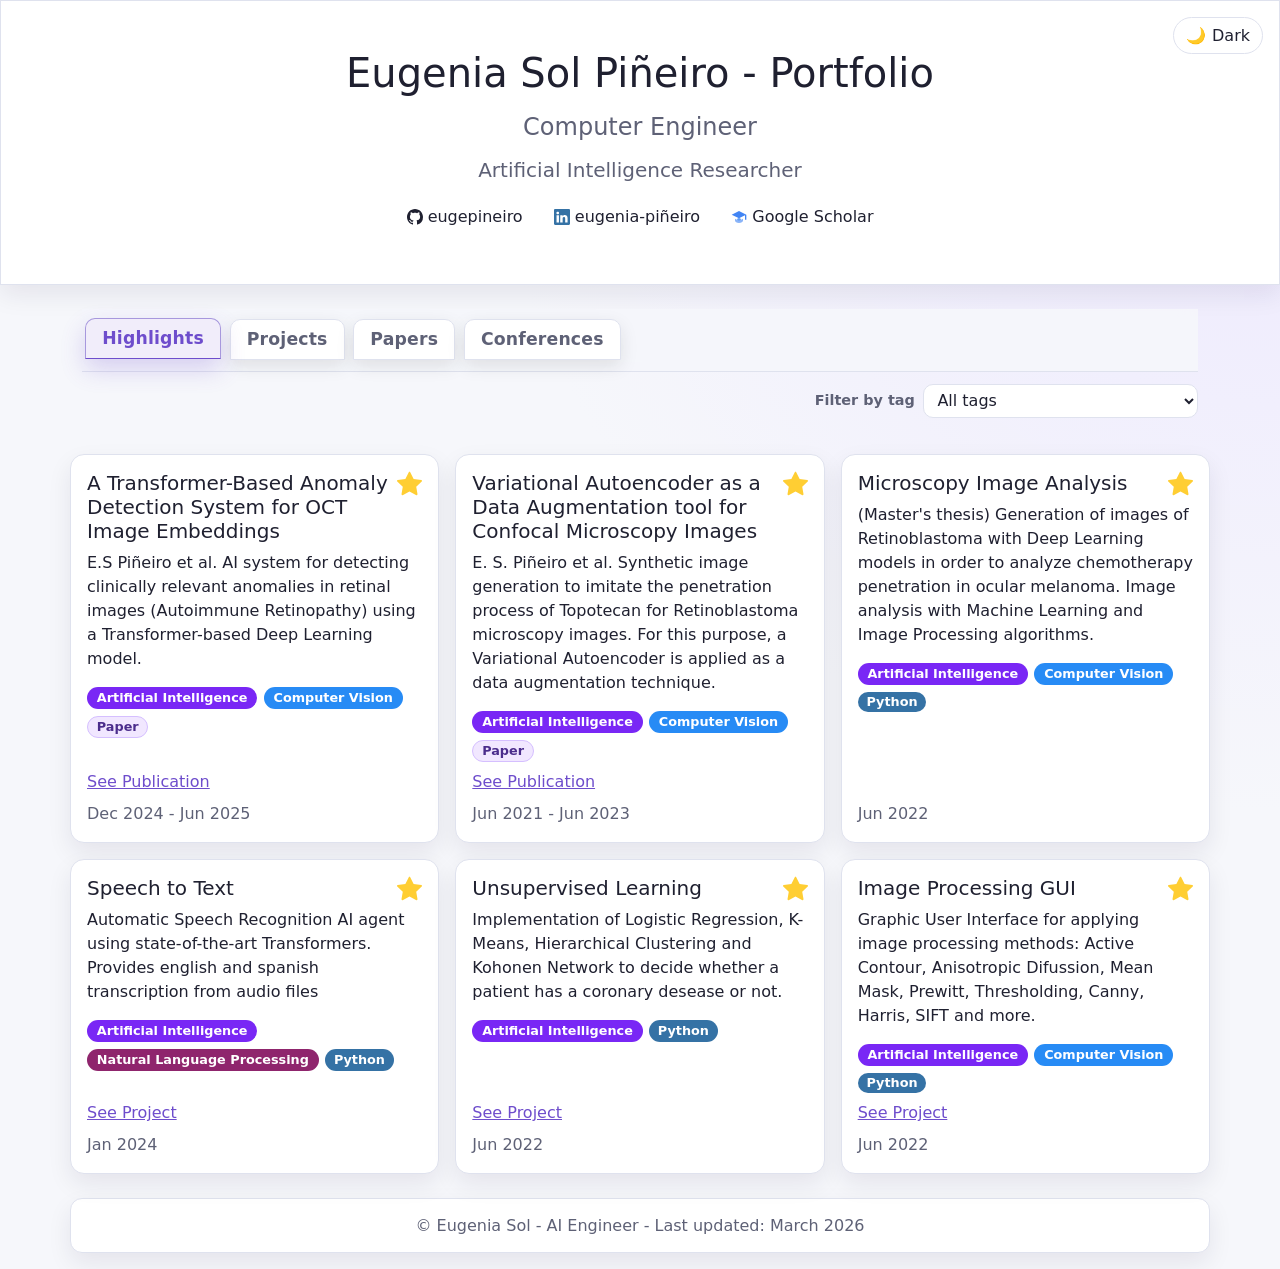
==== commit ab7034f9: "Add styles tab nav" ====
--- a/index.html
+++ b/index.html
@@ -22,7 +22,7 @@
                 <div class="col">
                     <a href="https://github.com/eugepineiro" class="btn icon">
                         <span>
-                            <svg xmlns="http://www.w3.org/2000/svg" width="16" height="16" fill="white" class="bi bi-github" viewBox="0 0 16 16">
+                            <svg xmlns="http://www.w3.org/2000/svg" width="16" height="16" fill="currentColor" class="bi bi-github" viewBox="0 0 16 16">
                                 <path d="M8 0C3.58 0 0 3.58 0 8c0 3.54 2.29 6.53 5.47 7.59.4.07.55-.17.55-.38 0-.19-.01-.82-.01-1.49-2.01.37-2.53-.49-2.69-.94-.09-.23-.48-.94-.82-1.13-.28-.15-.68-.52-.01-.53.63-.01 1.08.58 1.23.82.72 1.21 1.87.87 2.33.66.07-.52.28-.87.51-1.07-1.78-.2-3.64-.89-3.64-3.95 0-.87.31-1.59.82-2.15-.08-.2-.36-1.02.08-2.12 0 0 .67-.21 2.2.82.64-.18 1.32-.27 2-.27.68 0 1.36.09 2 .27 1.53-1.04 2.2-.82 2.2-.82.44 1.1.16 1.92.08 2.12.51.56.82 1.27.82 2.15 0 3.07-1.87 3.75-3.65 3.95.29.25.54.73.54 1.48 0 1.07-.01 1.93-.01 2.2 0 .21.15.46.55.38A8.012 8.012 0 0 0 16 8c0-4.42-3.58-8-8-8z"/>
                             </svg>
                         </span>
--- a/assets/styles.css
+++ b/assets/styles.css
@@ -65,22 +65,36 @@
   background: color-mix(in srgb, var(--bg) 90%, transparent);
   border-bottom: 1px solid var(--border);
   backdrop-filter: blur(8px);
-  padding-top: 0.35rem;
+  padding: 0.65rem 0.2rem 0.75rem;
+  display: flex;
+  gap: 0.55rem;
+  flex-wrap: wrap;
 }
 
 .nav-tabs .nav-link {
   color: var(--muted);
-  border: none;
-  border-bottom: 2px solid transparent;
-  border-radius: 0;
+  border: 1px solid var(--border);
+  border-radius: 10px 10px 0 0;
+  background: var(--surface);
+  font-size: 1.08rem;
+  font-weight: 600;
+  letter-spacing: 0.01em;
+  padding: 0.55rem 1rem;
+  line-height: 1.2;
+  box-shadow: 0 6px 18px rgba(0, 0, 0, 0.1);
+  text-shadow: none;
+  transition: transform 0.2s ease, color 0.2s ease, border-color 0.2s ease, box-shadow 0.2s ease, background-color 0.2s ease;
 }
 
 .nav-tabs .nav-link:hover,
 .nav-tabs .nav-link:focus,
 .nav-tabs .nav-link.active {
   color: var(--accent);
-  background: transparent;
-  border-color: transparent transparent var(--accent) transparent;
+  background: color-mix(in srgb, var(--accent) 10%, var(--surface));
+  border-color: color-mix(in srgb, var(--accent) 50%, var(--border));
+  border-bottom-color: var(--accent);
+  box-shadow: 0 10px 24px color-mix(in srgb, var(--accent) 24%, transparent);
+  transform: translateY(-1px);
 }
 
 .theme-toggle {
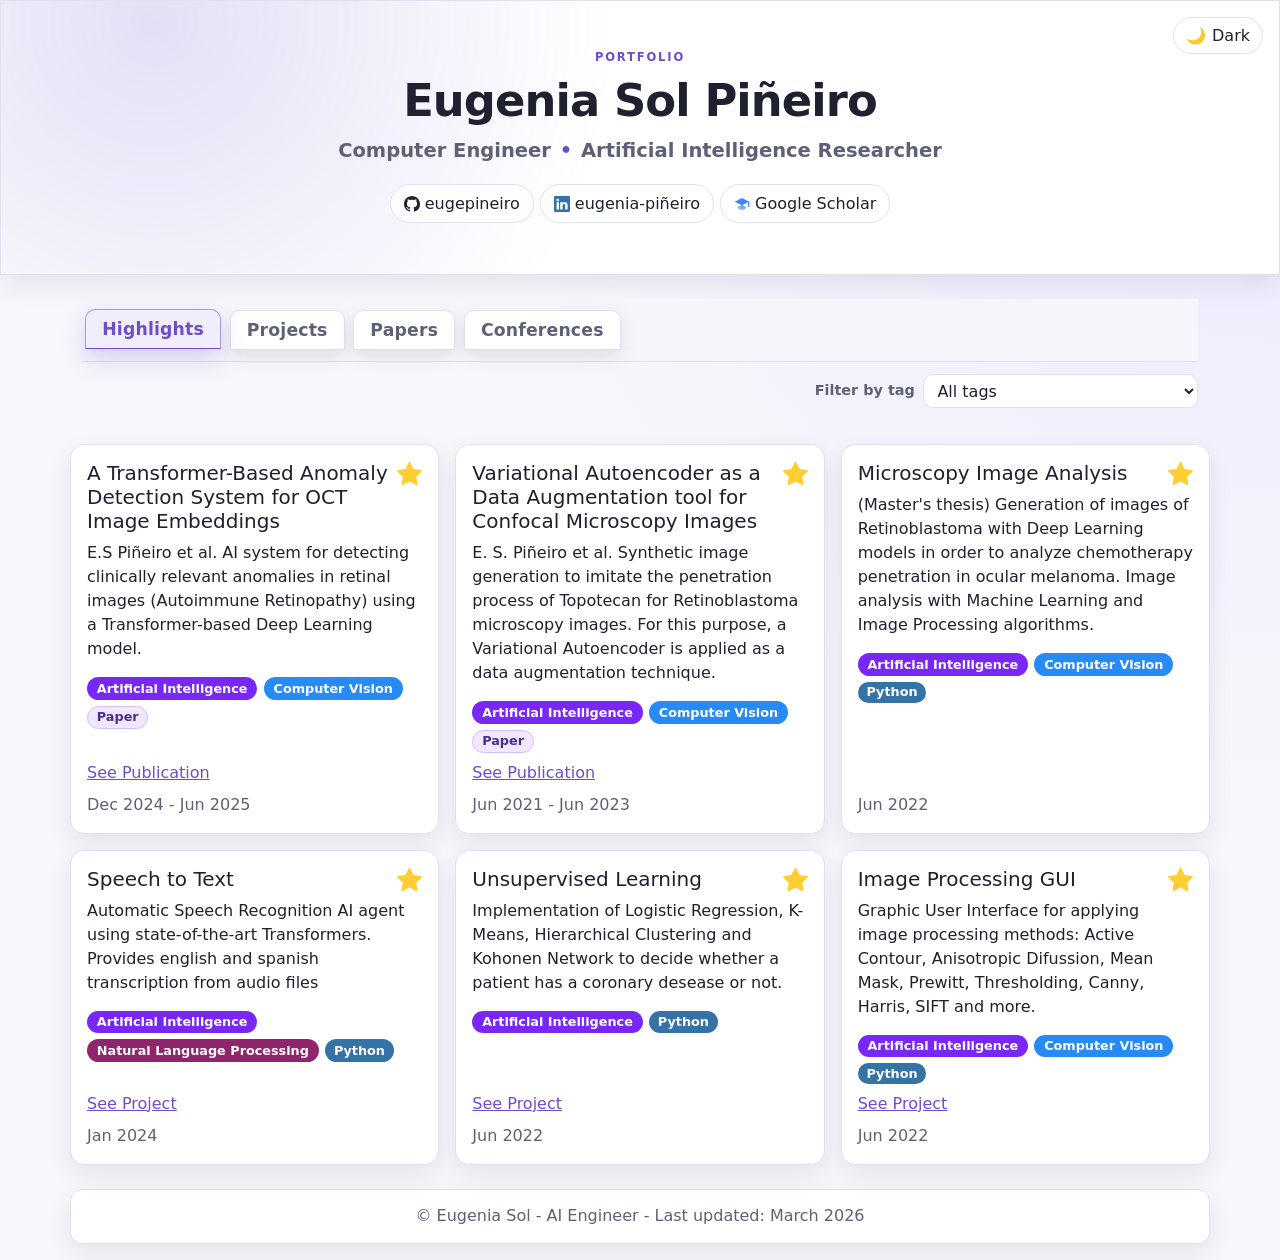
==== commit efa5c602: "Updated header" ====
--- a/index.html
+++ b/index.html
@@ -14,12 +14,14 @@
   </head>
   <body> 
         <div class="p-5 text-center profile-header mb-4">
-            <h1 class="mb-3 text-white">Eugenia Sol Piñeiro - Portfolio</h1>
-            <h4 class="mb-3 text-secondary">Computer Engineer</h4>
-            <h5 class="mb-3 text-secondary">Artificial Intelligence Researcher</h5>
-            <div class="mb-3 text-secondary"> </div>
+            <p class="hero-kicker mb-2">PORTFOLIO</p>
+            <h1 class="mb-2 text-white hero-title">Eugenia Sol Piñeiro</h1>
+            <div class="hero-roles mb-3">
+              <span class="hero-role">Computer Engineer</span>
+              <span class="hero-role">Artificial Intelligence Researcher</span>
+            </div>
             <div class="row">
-                <div class="col">
+                <div class="col hero-links">
                     <a href="https://github.com/eugepineiro" class="btn icon">
                         <span>
                             <svg xmlns="http://www.w3.org/2000/svg" width="16" height="16" fill="currentColor" class="bi bi-github" viewBox="0 0 16 16">
--- a/assets/styles.css
+++ b/assets/styles.css
@@ -41,9 +41,12 @@
 
 .profile-header {
   position: relative;
-  background: var(--surface);
+  background:
+    radial-gradient(circle at 12% 8%, color-mix(in srgb, var(--accent) 18%, transparent), transparent 40%),
+    var(--surface);
   border: 1px solid var(--border);
   box-shadow: var(--shadow);
+  overflow: hidden;
 }
 
 .profile-header .text-white {
@@ -56,6 +59,59 @@
 
 .profile-header .icon {
   color: var(--text);
+  border: 1px solid var(--border);
+  border-radius: 999px;
+  background: color-mix(in srgb, var(--surface) 82%, transparent);
+  padding: 0.4rem 0.8rem;
+  margin: 0.2rem;
+}
+
+.hero-kicker {
+  font-size: 0.72rem;
+  letter-spacing: 0.16em;
+  font-weight: 700;
+  color: var(--accent);
+}
+
+.hero-title {
+  font-size: clamp(2rem, 4.2vw, 2.8rem);
+  font-weight: 800;
+  letter-spacing: -0.02em;
+}
+
+.hero-summary {
+  max-width: 720px;
+  margin-left: auto;
+  margin-right: auto;
+  font-size: 1.02rem;
+}
+
+.hero-roles {
+  display: flex;
+  justify-content: center;
+  flex-wrap: wrap;
+  gap: 0.55rem;
+}
+
+.hero-role {
+  display: inline-flex;
+  align-items: center;
+  color: var(--muted);
+  padding: 0;
+  font-weight: 700;
+  font-size: 1.22rem;
+}
+
+.hero-role + .hero-role::before {
+  content: "•";
+  margin-right: 0.55rem;
+  color: var(--accent);
+}
+
+.hero-links {
+  display: flex;
+  justify-content: center;
+  flex-wrap: wrap;
 }
 
 .nav-tabs {
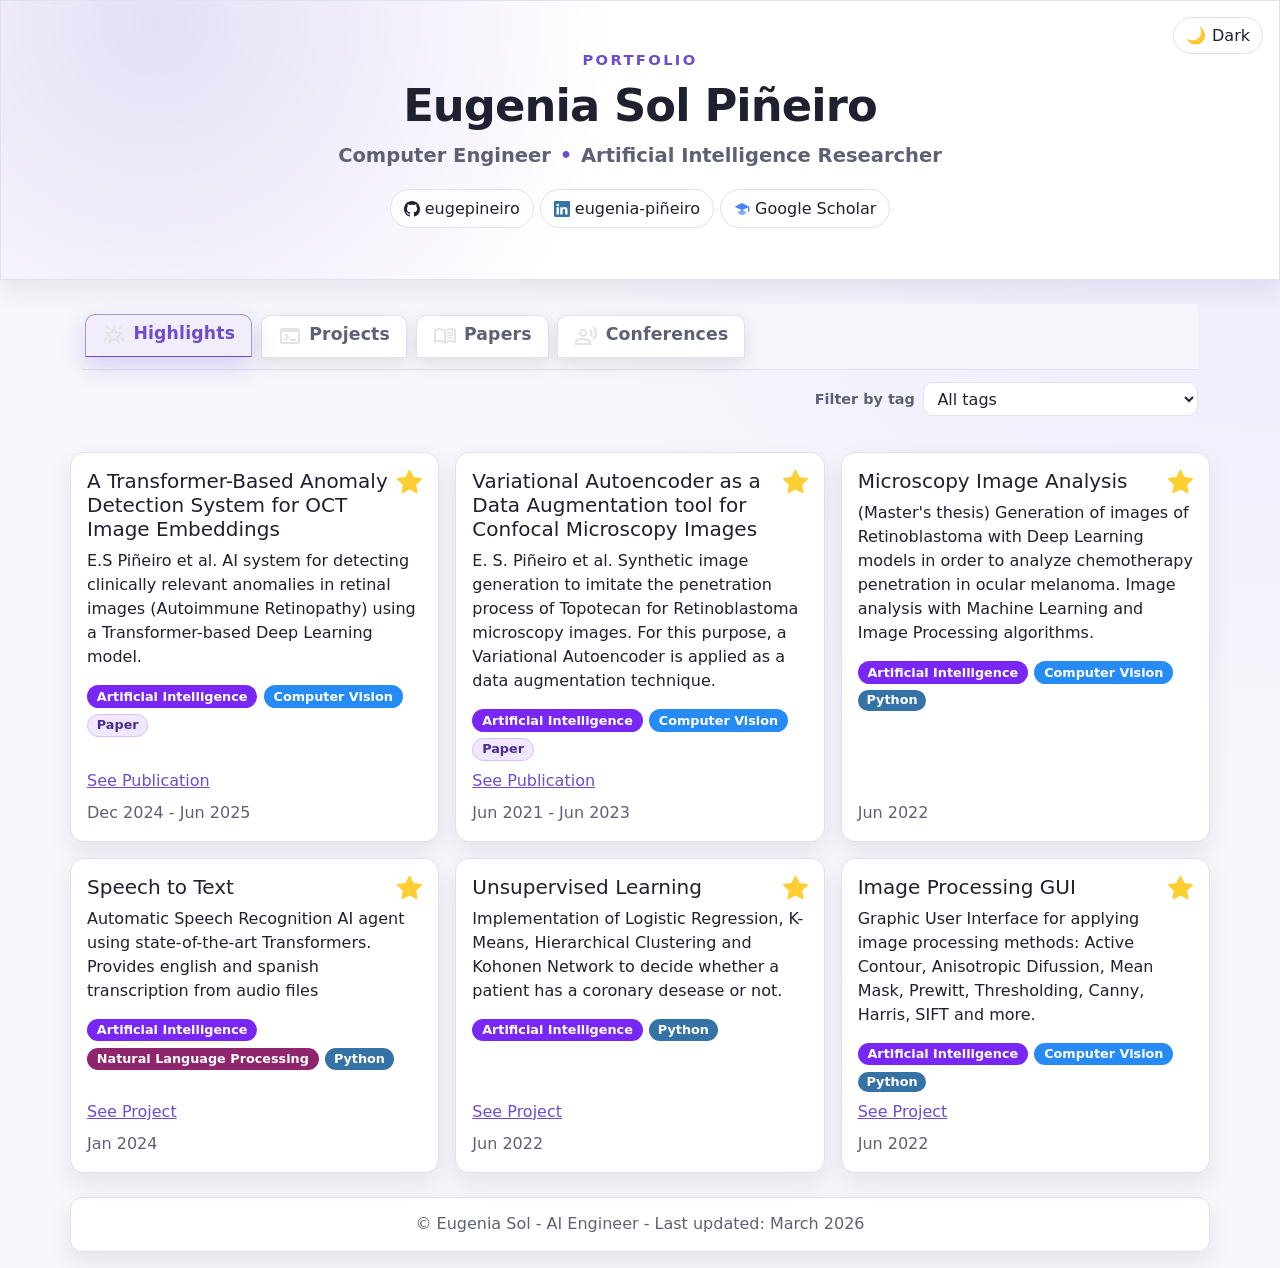
==== commit 4558754a: "Add icons" ====
--- a/index.html
+++ b/index.html
@@ -70,10 +70,10 @@
 
         <nav>
             <div class="nav nav-tabs" id="nav-tab" role="tablist">
-              <button class="nav-link active" id="highlights-tab" data-bs-toggle="tab" data-bs-target="#highlights" type="button" role="tab" aria-controls="highlights" aria-selected="true">Highlights</button>
-              <button class="nav-link" id="projects-tab" data-bs-toggle="tab" data-bs-target="#projects" type="button" role="tab" aria-controls="projects" aria-selected="false">Projects</button>
-              <button class="nav-link" id="papers-tab" data-bs-toggle="tab" data-bs-target="#papers" type="button" role="tab" aria-controls="papers" aria-selected="false">Papers</button>
-              <button class="nav-link" id="conferences-tab" data-bs-toggle="tab" data-bs-target="#conferences" type="button" role="tab" aria-controls="conferences" aria-selected="false">Conferences</button>
+              <button class="nav-link active" id="highlights-tab" data-bs-toggle="tab" data-bs-target="#highlights" type="button" role="tab" aria-controls="highlights" aria-selected="true"><span class="tab-icon" aria-hidden="true"><svg xmlns="http://www.w3.org/2000/svg" height="24px" viewBox="0 -960 960 960" width="24px" fill="#e3e3e3"><path d="M852-212 732-332l56-56 120 120-56 56ZM708-692l-56-56 120-120 56 56-120 120Zm-456 0L132-812l56-56 120 120-56 56ZM108-212l-56-56 120-120 56 56-120 120Zm246-75 126-76 126 77-33-144 111-96-146-13-58-136-58 135-146 13 111 97-33 143ZM233-120l65-281L80-590l288-25 112-265 112 265 288 25-218 189 65 281-247-149-247 149Zm247-361Z"/></svg></span>Highlights</button>
+              <button class="nav-link" id="projects-tab" data-bs-toggle="tab" data-bs-target="#projects" type="button" role="tab" aria-controls="projects" aria-selected="false"><span class="tab-icon" aria-hidden="true"><svg xmlns="http://www.w3.org/2000/svg" height="24px" viewBox="0 -960 960 960" width="24px" fill="#e3e3e3"><path d="M160-160q-33 0-56.5-23.5T80-240v-480q0-33 23.5-56.5T160-800h640q33 0 56.5 23.5T880-720v480q0 33-23.5 56.5T800-160H160Zm0-80h640v-400H160v400Zm140-40-56-56 103-104-104-104 57-56 160 160-160 160Zm180 0v-80h240v80H480Z"/></svg></span>Projects</button>
+              <button class="nav-link" id="papers-tab" data-bs-toggle="tab" data-bs-target="#papers" type="button" role="tab" aria-controls="papers" aria-selected="false"><span class="tab-icon" aria-hidden="true"><svg xmlns="http://www.w3.org/2000/svg" height="24px" viewBox="0 -960 960 960" width="24px" fill="#e3e3e3"><path d="M560-564v-68q33-14 67.5-21t72.5-7q26 0 51 4t49 10v64q-24-9-48.5-13.5T700-600q-38 0-73 9.5T560-564Zm0 220v-68q33-14 67.5-21t72.5-7q26 0 51 4t49 10v64q-24-9-48.5-13.5T700-380q-38 0-73 9t-67 27Zm0-110v-68q33-14 67.5-21t72.5-7q26 0 51 4t49 10v64q-24-9-48.5-13.5T700-490q-38 0-73 9.5T560-454ZM260-320q47 0 91.5 10.5T440-278v-394q-41-24-87-36t-93-12q-36 0-71.5 7T120-692v396q35-12 69.5-18t70.5-6Zm260 42q44-21 88.5-31.5T700-320q36 0 70.5 6t69.5 18v-396q-33-14-68.5-21t-71.5-7q-47 0-93 12t-87 36v394Zm-40 118q-48-38-104-59t-116-21q-42 0-82.5 11T100-198q-21 11-40.5-1T40-234v-482q0-11 5.5-21T62-752q46-24 96-36t102-12q58 0 113.5 15T480-740q51-30 106.5-45T700-800q52 0 102 12t96 36q11 5 16.5 15t5.5 21v482q0 23-19.5 35t-40.5 1q-37-20-77.5-31T700-240q-60 0-116 21t-104 59ZM280-494Z"/></svg></span>Papers</button>
+              <button class="nav-link" id="conferences-tab" data-bs-toggle="tab" data-bs-target="#conferences" type="button" role="tab" aria-controls="conferences" aria-selected="false"><span class="tab-icon" aria-hidden="true"><svg xmlns="http://www.w3.org/2000/svg" height="24px" viewBox="0 -960 960 960" width="24px" fill="#e3e3e3"><path d="m798-322-62-62q44-41 69-97t25-119q0-63-25-118t-69-96l62-64q56 53 89 125t33 153q0 81-33 153t-89 125ZM670-450l-64-64q18-17 29-38.5t11-47.5q0-26-11-47.5T606-686l64-64q32 29 50 67.5t18 82.5q0 44-18 82.5T670-450Zm-310 10q-66 0-113-47t-47-113q0-66 47-113t113-47q66 0 113 47t47 113q0 66-47 113t-113 47ZM40-120v-112q0-33 17-62t47-44q51-26 115-44t141-18q77 0 141 18t115 44q30 15 47 44t17 62v112H40Zm80-80h480v-32q0-11-5.5-20T580-266q-36-18-92.5-36T360-320q-71 0-127.5 18T140-266q-9 5-14.5 14t-5.5 20v32Zm296.5-343.5Q440-567 440-600t-23.5-56.5Q393-680 360-680t-56.5 23.5Q280-633 280-600t23.5 56.5Q327-520 360-520t56.5-23.5ZM360-600Zm0 400Z"/></svg></span>Conferences</button>
             </div>
           </nav>
           <div class="tab-content" id="nav-tabContent">
--- a/assets/styles.css
+++ b/assets/styles.css
@@ -67,7 +67,7 @@
 }
 
 .hero-kicker {
-  font-size: 0.72rem;
+  font-size: 0.92rem;
   letter-spacing: 0.16em;
   font-weight: 700;
   color: var(--accent);
@@ -142,6 +142,14 @@
   transition: transform 0.2s ease, color 0.2s ease, border-color 0.2s ease, box-shadow 0.2s ease, background-color 0.2s ease;
 }
 
+.tab-icon {
+  display: inline-block;
+  margin-right: 0.45rem;
+  font-size: 1.05em;
+  line-height: 1;
+  vertical-align: -0.05em;
+}
+
 .nav-tabs .nav-link:hover,
 .nav-tabs .nav-link:focus,
 .nav-tabs .nav-link.active {
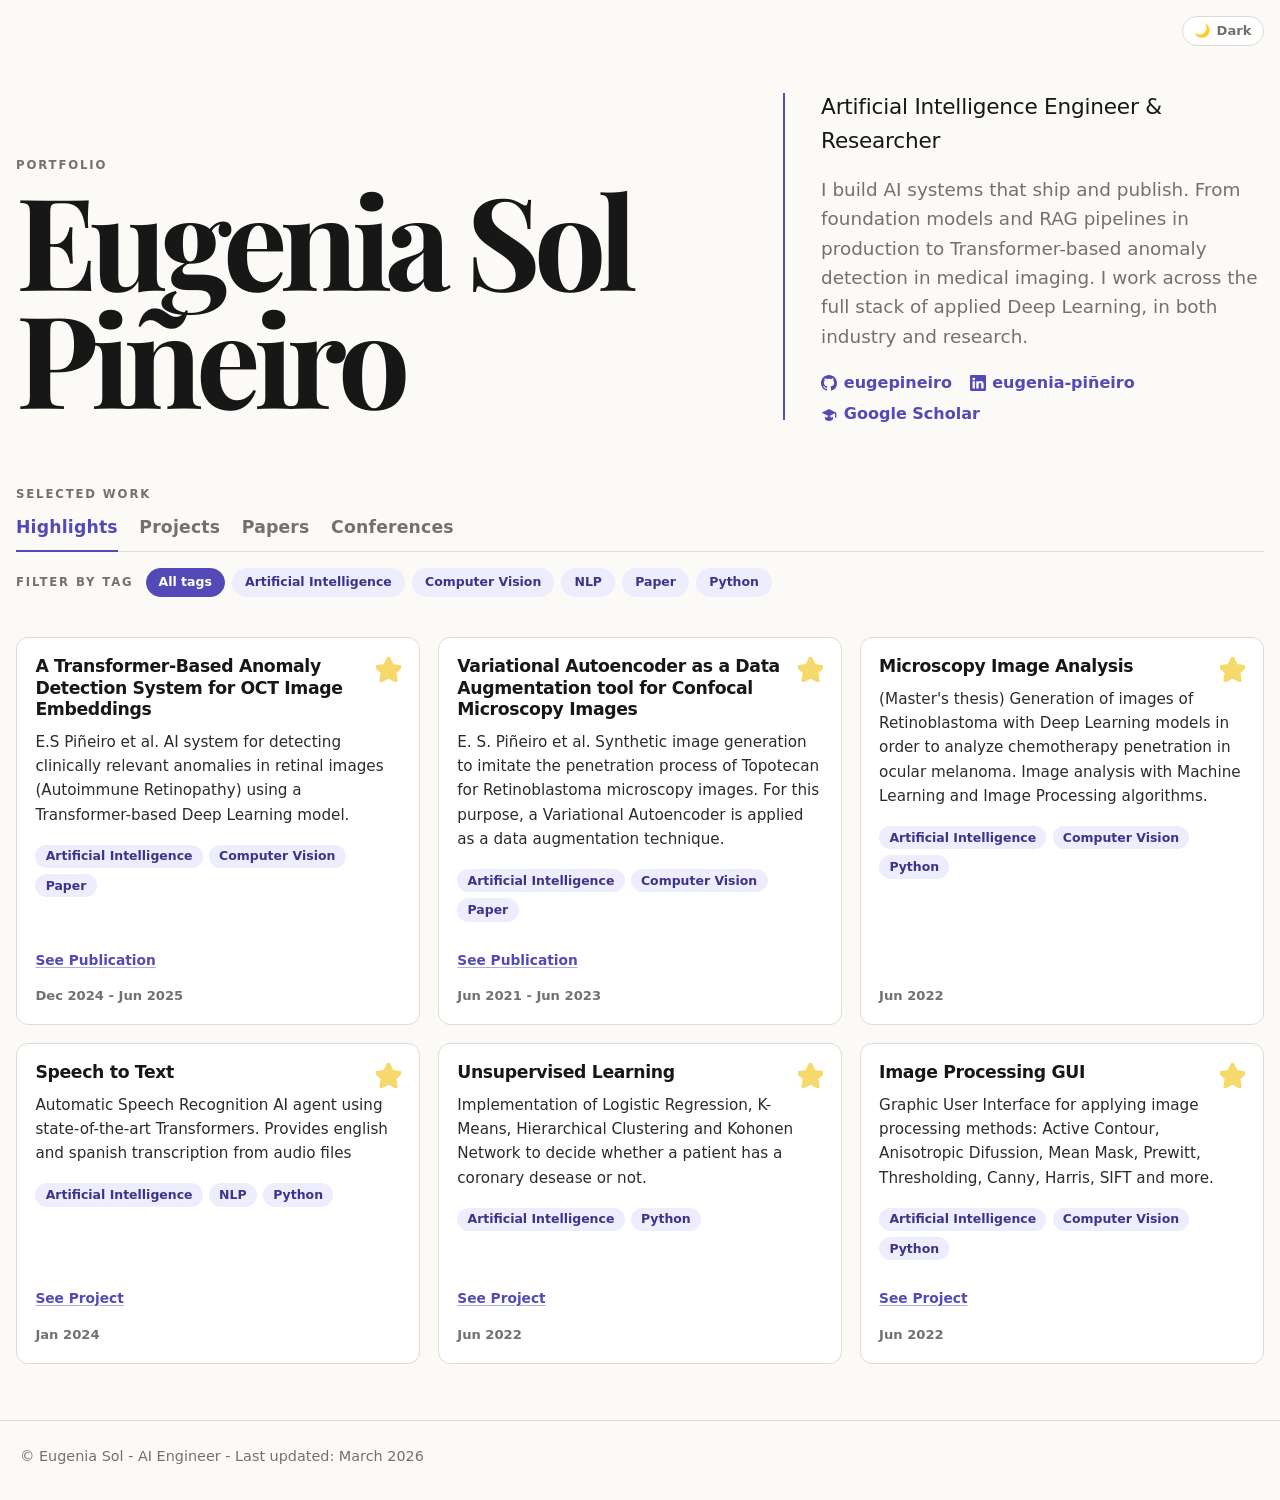
==== commit 89b79f3c: "Add modern UI" ====
--- a/index.html
+++ b/index.html
@@ -7,21 +7,29 @@
 
     <!-- Bootstrap CSS -->
     <link href="https://cdn.jsdelivr.net/npm/bootstrap@5.1.0/dist/css/bootstrap.min.css" rel="stylesheet" integrity="sha384-KyZXEAg3QhqLMpG8r+8fhAXLRk2vvoC2f3B09zVXn8CA5QIVfZOJ3BCsw2P0p/We" crossorigin="anonymous">
+    <link rel="preconnect" href="https://fonts.googleapis.com">
+    <link rel="preconnect" href="https://fonts.gstatic.com" crossorigin>
+    <link href="https://fonts.googleapis.com/css2?family=Playfair+Display:wght@600;700&display=swap" rel="stylesheet">
     <script src="assets/theme.js"></script>
     <link rel="stylesheet" href="assets/styles.css">
 
     <title>Eugenia Piñeiro</title>
   </head>
-  <body> 
-        <div class="p-5 text-center profile-header mb-4">
-            <p class="hero-kicker mb-2">PORTFOLIO</p>
-            <h1 class="mb-2 text-white hero-title">Eugenia Sol Piñeiro</h1>
-            <div class="hero-roles mb-3">
-              <span class="hero-role">Computer Engineer</span>
-              <span class="hero-role">Artificial Intelligence Researcher</span>
-            </div>
-            <div class="row">
-                <div class="col hero-links">
+  <body>
+        <header class="profile-header">
+            <button id="theme-toggle" class="theme-toggle" type="button" aria-pressed="false" aria-label="Toggle dark mode">
+              <span class="theme-icon" aria-hidden="true">🌙</span>
+              <span class="theme-text">Dark</span>
+            </button>
+            <div class="hero-layout">
+                <div class="hero-heading">
+                    <p class="hero-kicker mb-2">PORTFOLIO</p>
+                    <h1 class="mb-2 text-white hero-title"><span>Eugenia Sol</span><span>Piñeiro</span></h1>
+                </div>
+                <div class="hero-copy">
+                    <p class="hero-roles mb-3">Artificial Intelligence Engineer & Researcher</p>
+                    <p class="hero-summary">I build AI systems that ship and publish. From foundation models and RAG pipelines in production to Transformer-based anomaly detection in medical imaging. I work across the full stack of applied Deep Learning, in both industry and research.</p>
+                    <div class="hero-links">
                     <a href="https://github.com/eugepineiro" class="btn icon">
                         <span>
                             <svg xmlns="http://www.w3.org/2000/svg" width="16" height="16" fill="currentColor" class="bi bi-github" viewBox="0 0 16 16">
@@ -48,13 +56,10 @@
                         </span>
                         <span class="text-white">Google Scholar</span>
                     </a>
-                    <button id="theme-toggle" class="theme-toggle ms-2" type="button" aria-pressed="false" aria-label="Toggle dark mode">
-                      <span class="theme-icon" aria-hidden="true">🌙</span>
-                      <span class="theme-text">Dark</span>
-                    </button>
+                    </div>
                 </div>
-            </div> 
-        </div> 
+            </div>
+        </header>
     <!-- Optional JavaScript; choose one of the two! -->
 
     <!-- Option 1: Bootstrap Bundle with Popper -->
@@ -66,7 +71,8 @@
     <script src="https://cdn.jsdelivr.net/npm/bootstrap@5.1.0/dist/js/bootstrap.min.js" integrity="sha384-cn7l7gDp0eyniUwwAZgrzD06kc/tftFf19TOAs2zVinnD/C7E91j9yyk5//jjpt/" crossorigin="anonymous"></script>
     -->
     
-    <div class="container">
+    <main class="container portfolio-main">
+        <p class="section-label">Selected Work</p>
 
         <nav>
             <div class="nav nav-tabs" id="nav-tab" role="tablist">
@@ -1340,7 +1346,7 @@
           </div>
 
         
-      </div>
+      </main>
 
 
       
--- a/assets/styles.css
+++ b/assets/styles.css
@@ -1,23 +1,56 @@
 :root {
-  --bg: #f6f7fb;
+  --bg: #fbfaf7;
   --surface: #ffffff;
-  --text: #1f2030;
-  --muted: #5e6176;
-  --border: #dfe2ee;
-  --accent: #6e4dcc;
-  --accent-2: #ece7ff;
-  --shadow: 0 10px 24px rgba(24, 18, 52, 0.08);
-}
-
-[data-theme="dark"] {
-  --bg: #11121a;
-  --surface: #1b1d2a;
-  --text: #f3f4fb;
-  --muted: #b7b9cb;
-  --border: #303348;
-  --accent: #a38cff;
-  --accent-2: #2b2444;
-  --shadow: 0 14px 30px rgba(0, 0, 0, 0.35);
+  --text: #171717;
+  --muted: #74716d;
+  --border: #dedbd4;
+  --border-strong: #bdb7ad;
+  --accent: #534ab7;
+  --section-accent: #534ab7;
+  --section-accent-text: #ffffff;
+  --tag-bg: #eeedfe;
+  --tag-text: #3c3489;
+}
+
+html[data-section="projects"] {
+  --section-accent: #68bde6;
+  --section-accent-text: #10384f;
+}
+
+html[data-section="papers"] {
+  --section-accent: #e99dbc;
+  --section-accent-text: #58273b;
+}
+
+html[data-section="conferences"] {
+  --section-accent: #f8c48b;
+  --section-accent-text: #654015;
+}
+
+html[data-theme="dark"] {
+  --bg: #11110f;
+  --surface: #191917;
+  --text: #f2efe8;
+  --muted: #aaa49a;
+  --border: #35322d;
+  --border-strong: #5a554d;
+  --tag-bg: #292641;
+  --tag-text: #d9d4ff;
+}
+
+html[data-theme="dark"][data-section="projects"] {
+  --section-accent: #79c8ef;
+  --section-accent-text: #0f2f42;
+}
+
+html[data-theme="dark"][data-section="papers"] {
+  --section-accent: #f0acc8;
+  --section-accent-text: #4f2034;
+}
+
+html[data-theme="dark"][data-section="conferences"] {
+  --section-accent: #f7c78f;
+  --section-accent-text: #4f3212;
 }
 
 html {
@@ -25,171 +58,300 @@
 }
 
 body {
-  background: radial-gradient(circle at top right, var(--accent-2), transparent 45%), var(--bg);
+  background: var(--bg);
   color: var(--text);
+  font-family: Inter, system-ui, -apple-system, BlinkMacSystemFont, "Segoe UI", sans-serif;
+  font-size: 16px;
+  line-height: 1.6;
 }
 
 a {
-  color: var(--accent);
+  color: var(--section-accent);
+  text-decoration-color: color-mix(in srgb, var(--section-accent) 45%, transparent);
+  text-underline-offset: 0.18em;
+}
+
+a:hover {
+  color: var(--section-accent);
+  text-decoration-color: var(--section-accent);
 }
 
 a:focus-visible,
 button:focus-visible {
-  outline: 3px solid color-mix(in srgb, var(--accent) 50%, white);
-  outline-offset: 2px;
+  outline: 2px solid var(--section-accent);
+  outline-offset: 3px;
+}
+
+.profile-header,
+.portfolio-main,
+.site-footer {
+  max-width: 1280px;
+  margin-left: auto;
+  margin-right: auto;
 }
 
 .profile-header {
   position: relative;
-  background:
-    radial-gradient(circle at 12% 8%, color-mix(in srgb, var(--accent) 18%, transparent), transparent 40%),
-    var(--surface);
-  border: 1px solid var(--border);
-  box-shadow: var(--shadow);
-  overflow: hidden;
-}
-
-.profile-header .text-white {
+  padding: clamp(3.75rem, 7vw, 6rem) 1rem clamp(2.5rem, 5vw, 4rem);
+}
+
+.theme-toggle {
+  position: absolute;
+  top: 1rem;
+  right: 1rem;
+  display: inline-flex;
+  align-items: center;
+  gap: 0.4rem;
+  padding: 0.42rem 0.72rem;
+  border: 0.5px solid var(--border);
+  border-radius: 999px;
+  background: var(--surface);
+  color: var(--muted);
+  font-size: 0.82rem;
+  font-weight: 650;
+  line-height: 1.1;
+}
+
+.theme-toggle:hover {
+  border-color: var(--section-accent);
+  color: var(--text);
+}
+
+.hero-layout {
+  display: grid;
+  grid-template-columns: minmax(0, 1.08fr) minmax(280px, 0.72fr);
+  gap: clamp(1.5rem, 3.5vw, 3.25rem);
+  align-items: end;
+}
+
+.hero-copy {
+  position: relative;
+  padding-left: clamp(1.5rem, 3vw, 2.5rem);
+}
+
+.hero-copy::before {
+  content: "";
+  position: absolute;
+  top: 0.2rem;
+  bottom: 0.2rem;
+  left: 0;
+  width: 2px;
+  background: var(--section-accent);
+}
+
+.hero-kicker,
+.section-label,
+.tag-filter-label {
+  color: var(--muted);
+  font-size: 0.73rem;
+  font-weight: 700;
+  letter-spacing: 0.16em;
+  line-height: 1.2;
+  text-transform: uppercase;
+}
+
+.hero-title {
   color: var(--text) !important;
-}
-
-.profile-header .text-secondary {
-  color: var(--muted) !important;
-}
-
-.profile-header .icon {
+  font-family: "Playfair Display", Georgia, "Times New Roman", serif;
+  font-size: clamp(3.6rem, 12vw, 8rem);
+  font-weight: 700;
+  letter-spacing: -0.055em;
+  line-height: 0.92;
+  max-width: 920px;
+}
+
+.hero-title span {
+  display: block;
+}
+
+.hero-title::after {
+  display: none;
+}
+
+.hero-roles {
   color: var(--text);
-  border: 1px solid var(--border);
-  border-radius: 999px;
-  background: color-mix(in srgb, var(--surface) 82%, transparent);
-  padding: 0.4rem 0.8rem;
-  margin: 0.2rem;
-}
-
-.hero-kicker {
-  font-size: 0.92rem;
-  letter-spacing: 0.16em;
-  font-weight: 700;
-  color: var(--accent);
-}
-
-.hero-title {
-  font-size: clamp(2rem, 4.2vw, 2.8rem);
-  font-weight: 800;
-  letter-spacing: -0.02em;
+  font-size: clamp(1.05rem, 2vw, 1.35rem);
+  font-weight: 500;
+  letter-spacing: -0.01em;
 }
 
 .hero-summary {
   max-width: 720px;
-  margin-left: auto;
-  margin-right: auto;
-  font-size: 1.02rem;
-}
-
-.hero-roles {
-  display: flex;
-  justify-content: center;
+  margin: 0 0 1.35rem;
+  color: var(--muted);
+  font-size: clamp(1rem, 1.7vw, 1.15rem);
+}
+
+.hero-links {
+  display: flex;
   flex-wrap: wrap;
-  gap: 0.55rem;
-}
-
-.hero-role {
+  gap: 0.75rem 1.1rem;
+  padding: 0;
+}
+
+.profile-header .icon {
   display: inline-flex;
   align-items: center;
+  gap: 0.42rem;
+  padding: 0;
+  border: 0;
+  color: var(--section-accent);
+  font-weight: 600;
+  line-height: 1.2;
+}
+
+.profile-header .icon:hover {
+  color: var(--section-accent);
+  text-decoration: underline;
+  text-decoration-thickness: 1px;
+  text-underline-offset: 0.24em;
+}
+
+.profile-header .icon svg,
+.profile-header .icon svg path,
+.profile-header .icon svg circle {
+  fill: currentColor;
+}
+
+.profile-header .text-white {
+  color: inherit !important;
+}
+
+.portfolio-main {
+  padding-left: 1rem;
+  padding-right: 1rem;
+}
+
+.section-label {
+  margin: 0 0 1rem;
+}
+
+nav {
+  margin-bottom: 1.5rem;
+}
+
+.nav-tabs {
+  display: flex;
+  flex-wrap: wrap;
+  gap: 0.35rem 1.35rem;
+  padding: 0;
+  border-bottom: 1px solid var(--border);
+}
+
+.nav-tabs .nav-link {
+  position: relative;
+  margin: 0 0 -1px;
+  padding: 0 0 0.85rem;
+  border: 0;
+  border-radius: 0;
+  background: transparent;
   color: var(--muted);
-  padding: 0;
-  font-weight: 700;
-  font-size: 1.22rem;
-}
-
-.hero-role + .hero-role::before {
-  content: "•";
-  margin-right: 0.55rem;
-  color: var(--accent);
-}
-
-.hero-links {
-  display: flex;
-  justify-content: center;
-  flex-wrap: wrap;
-}
-
-.nav-tabs {
-  position: sticky;
-  top: 0;
-  z-index: 20;
-  background: color-mix(in srgb, var(--bg) 90%, transparent);
-  border-bottom: 1px solid var(--border);
-  backdrop-filter: blur(8px);
-  padding: 0.65rem 0.2rem 0.75rem;
-  display: flex;
-  gap: 0.55rem;
-  flex-wrap: wrap;
-}
-
-.nav-tabs .nav-link {
-  color: var(--muted);
-  border: 1px solid var(--border);
-  border-radius: 10px 10px 0 0;
-  background: var(--surface);
   font-size: 1.08rem;
-  font-weight: 600;
+  font-weight: 650;
   letter-spacing: 0.01em;
-  padding: 0.55rem 1rem;
   line-height: 1.2;
-  box-shadow: 0 6px 18px rgba(0, 0, 0, 0.1);
-  text-shadow: none;
-  transition: transform 0.2s ease, color 0.2s ease, border-color 0.2s ease, box-shadow 0.2s ease, background-color 0.2s ease;
-}
-
-.tab-icon {
-  display: inline-block;
-  margin-right: 0.45rem;
-  font-size: 1.05em;
-  line-height: 1;
-  vertical-align: -0.05em;
+}
+
+.nav-tabs .nav-link::after {
+  content: "";
+  position: absolute;
+  right: 0;
+  bottom: 0;
+  left: 0;
+  height: 2px;
+  background: transparent;
 }
 
 .nav-tabs .nav-link:hover,
 .nav-tabs .nav-link:focus,
 .nav-tabs .nav-link.active {
-  color: var(--accent);
-  background: color-mix(in srgb, var(--accent) 10%, var(--surface));
-  border-color: color-mix(in srgb, var(--accent) 50%, var(--border));
-  border-bottom-color: var(--accent);
-  box-shadow: 0 10px 24px color-mix(in srgb, var(--accent) 24%, transparent);
-  transform: translateY(-1px);
-}
-
-.theme-toggle {
-  margin-left: 0.6rem;
-  border: 1px solid var(--border);
-  border-radius: 999px;
-  background: var(--surface);
-  color: var(--text);
-  padding: 0.35rem 0.75rem;
+  border: 0;
+  background: transparent;
+  color: var(--section-accent);
+}
+
+.nav-tabs .nav-link.active::after {
+  background: var(--section-accent);
+}
+
+.tab-icon {
+  display: none;
+}
+
+.tag-filter-bar {
+  display: flex;
+  align-items: flex-start;
+  gap: 0.75rem;
+  margin: 1rem 0 2rem;
+}
+
+.tag-filter-label {
+  flex: 0 0 auto;
+  margin: 0.45rem 0 0;
+}
+
+.tag-filter-options {
+  display: flex;
+  flex-wrap: wrap;
+  gap: 0.45rem;
+}
+
+.tag-filter-chip,
+.lang-tag {
   display: inline-flex;
   align-items: center;
-  gap: 0.35rem;
-}
-
-.profile-header .theme-toggle {
-  position: absolute;
-  top: 1rem;
-  right: 1rem;
-  margin-left: 0;
+  border: 1px solid transparent;
+  border-radius: 999px;
+  background: var(--tag-bg) !important;
+  color: var(--tag-text) !important;
+  font-size: 0.78rem;
+  font-weight: 650;
+  line-height: 1.1;
+}
+
+.tag-filter-chip {
+  padding: 0.42rem 0.75rem;
+  border-color: transparent;
+}
+
+.tag-filter-chip:hover,
+.tag-filter-chip.is-active {
+  border-color: var(--section-accent);
+  background: var(--section-accent) !important;
+  color: var(--section-accent-text) !important;
+}
+
+.tag-filter-toggle {
+  background: transparent !important;
+  border-color: var(--border);
+  color: var(--muted) !important;
+}
+
+.tag-filter-toggle:hover {
+  border-color: var(--section-accent);
+  background: transparent !important;
+  color: var(--section-accent) !important;
 }
 
 .tab-content {
-  padding-top: 0.75rem;
-}
-
-.tab-pane > .row.mt-2 {
+  padding: 0;
+}
+
+.tab-content > .tab-pane {
+  display: none;
+}
+
+.tab-content > .tab-pane.active {
   display: grid;
   grid-template-columns: 1fr;
   gap: 1rem;
 }
 
+.tab-pane > .row.mt-2 {
+  display: contents;
+}
+
+.tab-pane > .col,
 .tab-pane > .row.mt-2 > .col {
   width: auto;
   max-width: none;
@@ -199,206 +361,203 @@
 .card {
   width: 100% !important;
   min-height: 100%;
-  border-radius: 14px;
-  border: 1px solid var(--border);
+  border: 0.5px solid var(--border);
+  border-radius: 12px;
   background: var(--surface);
-  box-shadow: var(--shadow);
   color: var(--text);
-  transition: transform 0.2s ease, border-color 0.2s ease;
+  box-shadow: none;
+  transition: border-color 0.18s ease;
 }
 
 .card:hover {
-  transform: translateY(-3px);
-  border-color: color-mix(in srgb, var(--accent) 45%, var(--border));
-}
-
-.card .card-subtitle,
-.card .text-secondary {
-  color: var(--muted) !important;
-}
-
-.card .card-link {
-  color: var(--accent);
+  border-color: var(--border-strong);
+}
+
+.card-clickable {
+  cursor: pointer;
 }
 
 .card .card-body {
   display: flex;
   flex-direction: column;
-  height: 100%;
+  min-height: 100%;
+  padding: 1.15rem;
 }
 
 .card .card-body > .row:first-child {
   position: relative;
-  margin-left: 0;
-  margin-right: 0;
-  padding-right: 0;
-}
-
-.card .card-body > .row:first-child > .col:first-child {
-  padding-left: 0;
-  padding-right: 0;
+  margin: 0;
   padding-right: 2rem;
+}
+
+.card .card-body > .row:first-child > .col {
+  padding: 0;
 }
 
 .card .card-body > .row:first-child > .col:nth-child(2) {
   position: absolute;
-  top: 0;
+  top: 0.05rem;
   right: 0;
   width: auto;
-  padding-left: 0;
-  padding-right: 0;
-  display: flex;
-  justify-content: flex-end;
+  padding: 0;
+}
+
+.card-title {
+  margin-bottom: 0.55rem;
+  color: var(--text);
+  font-size: 1.08rem;
+  font-weight: 720;
+  letter-spacing: -0.02em;
+  line-height: 1.25;
+}
+
+.card-subtitle,
+.subtitle-hidden {
+  display: none;
+}
+
+.card-text {
+  margin-bottom: 1rem;
+  color: color-mix(in srgb, var(--text) 78%, var(--muted));
+  font-size: 0.95rem;
+}
+
+.lang-tags {
+  display: flex;
+  flex-wrap: wrap;
+  gap: 0.38rem;
+  margin: 0.1rem 0 1.05rem;
+}
+
+.lang-tag {
+  padding: 0.24rem 0.58rem;
+}
+
+.topic-tag,
+.keyword-tag,
+.subtitle-tag {
+  border-color: transparent !important;
 }
 
 .card .row.mt-2 {
-  margin-top: auto !important;
-  margin-left: 0;
-  margin-right: 0;
-  display: flex;
+  display: flex;
+  align-items: flex-end;
   justify-content: space-between;
-  align-items: flex-end;
-  gap: 0.5rem;
+  gap: 0.8rem;
   width: 100%;
+  margin: auto 0 0 !important;
 }
 
 .card .row.mt-2 > .col {
   flex: 1 1 auto;
-  padding-left: 0;
-  padding-right: 0;
+  padding: 0;
 }
 
 .card .row.mt-2 > .col:last-child {
+  flex: 0 0 auto;
   margin-left: auto;
-  flex: 0 0 auto;
+  color: var(--muted) !important;
+  font-size: 0.82rem;
+  font-weight: 600;
   text-align: right;
+  white-space: nowrap;
 }
 
 .card .row.mt-2 > .col:last-child.d-flex {
   justify-content: flex-end;
 }
 
-.card .row.mt-2 > .col.text-secondary,
-.card .row.mt-2 > .text-secondary {
-  margin-left: auto;
-  display: flex;
-  justify-content: flex-end;
-  text-align: right;
-}
-
-.card .row.mt-2 > .col.text-secondary > * {
-  margin-left: auto;
-  text-align: right;
-}
-
-.lang-tags {
-  display: flex;
-  flex-wrap: wrap;
-  gap: 0.4rem;
-}
-
-.lang-tag {
-  display: inline-flex;
-  align-items: center;
-  border-radius: 999px;
-  padding: 0.2rem 0.55rem;
-  font-size: 0.8rem;
-  font-weight: 600;
-  line-height: 1.1;
-}
-
-.topic-tag {
-  background: var(--accent-2);
-  color: var(--text);
-  border: 1px solid color-mix(in srgb, var(--accent) 45%, var(--border));
-}
-
-.topic-ai {
-  background: #7927f5;
-  color: #ffffff;
-  border-color: transparent;
-}
-
-.topic-cv {
-  background: #278bf5;
-  color: #ffffff;
-  border-color: transparent;
-}
-
-.topic-paper {
-  background: #f1e7ff;
-  color: #4b2d8c;
-  border-color: #d5bfff;
+.card .card-link {
+  color: var(--section-accent);
+  font-size: 0.86rem;
+  font-weight: 700;
 }
 
 #conferences .card .row.mt-2 .col p {
-  color: var(--accent);
+  margin: 0;
+  color: var(--section-accent);
+  font-size: 0.86rem;
   font-weight: 700;
 }
 
-.card-clickable {
-  cursor: pointer;
-}
-
-.keyword-tag {
-  background: color-mix(in srgb, var(--surface) 40%, var(--accent-2));
-  color: var(--text);
-  border: 1px solid var(--border);
-}
-
-.subtitle-tag {
-  background: color-mix(in srgb, var(--surface) 35%, #e8ecf7);
-  color: var(--text);
-  border: 1px solid var(--border);
-}
-
-.subtitle-hidden {
-  display: none;
-}
-
-.tag-filter-bar {
-  display: flex;
-  align-items: center;
-  justify-content: flex-end;
-  gap: 0.5rem;
-  margin: 0.75rem 0 0.5rem;
+.bi-star-fill {
   color: var(--muted);
-}
-
-.tag-filter-label {
-  margin: 0;
+  fill: none;
+  stroke: currentColor;
+  stroke-width: 1.4;
+}
+
+#highlights .bi-star-fill {
+  color: #f6d96b;
+  fill: currentColor;
+  stroke: currentColor;
+}
+
+.site-footer {
+  margin-top: 4rem;
+  padding: 1.5rem 1.25rem 2rem;
+  border-top: 1px solid var(--border);
+  color: var(--muted);
   font-size: 0.9rem;
-  font-weight: 600;
-}
-
-.tag-filter-select {
-  max-width: 280px;
-  border: 1px solid var(--border);
-  border-radius: 10px;
-  background: var(--surface);
-  color: var(--text);
-  padding: 0.35rem 0.6rem;
-}
-
-.site-footer {
-  margin: 2rem auto 1rem;
-  padding: 0.9rem 1rem;
-  text-align: center;
-  color: var(--muted);
-  background: var(--surface);
-  border: 1px solid var(--border);
-  border-radius: 12px;
-  box-shadow: var(--shadow);
+  text-align: left;
 }
 
 @media (min-width: 768px) {
-  .tab-pane > .row.mt-2 {
+  .tab-content > .tab-pane.active {
     grid-template-columns: repeat(2, minmax(0, 1fr));
-  }
-}
-
-@media (min-width: 1024px) {
-  .tab-pane > .row.mt-2 {
+    gap: 1.1rem;
+  }
+}
+
+@media (min-width: 1120px) {
+  .tab-content > .tab-pane.active {
     grid-template-columns: repeat(3, minmax(0, 1fr));
   }
 }
+
+@media (max-width: 640px) {
+  .profile-header {
+    padding-top: 3.5rem;
+  }
+
+  .hero-layout {
+    grid-template-columns: 1fr;
+    gap: 1.65rem;
+  }
+
+  .hero-copy {
+    padding-top: 1.3rem;
+    padding-left: 0;
+  }
+
+  .hero-copy::before {
+    top: 0;
+    right: auto;
+    bottom: auto;
+    left: 0;
+    width: clamp(5rem, 22vw, 7rem);
+    height: 2px;
+  }
+
+  .hero-title {
+    font-size: clamp(3rem, 18vw, 4.6rem);
+  }
+
+  .tag-filter-bar {
+    display: block;
+  }
+
+  .tag-filter-label {
+    margin-bottom: 0.75rem;
+  }
+
+  .card .row.mt-2 {
+    align-items: flex-start;
+    flex-direction: column;
+  }
+
+  .card .row.mt-2 > .col:last-child {
+    margin-left: 0;
+    text-align: left;
+  }
+}
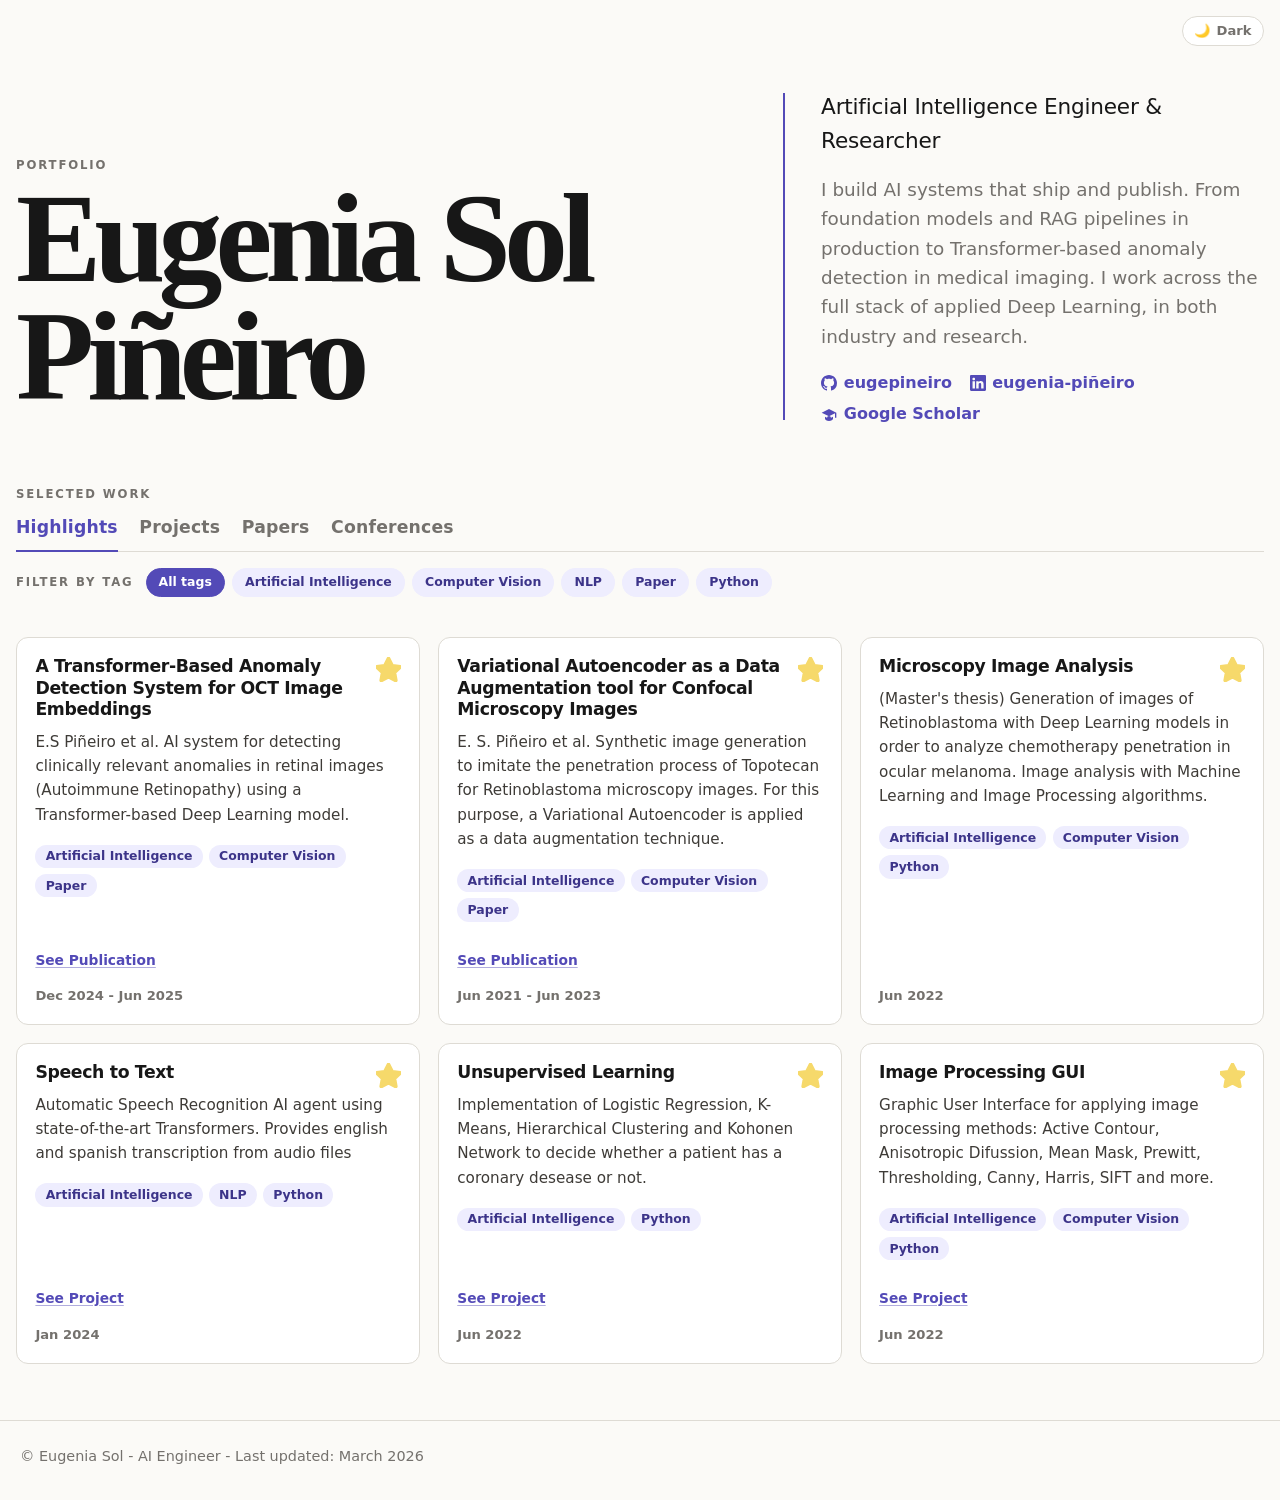
==== commit 8506e334: "Add new ui" ====
--- a/index.html
+++ b/index.html
@@ -7,9 +7,6 @@
 
     <!-- Bootstrap CSS -->
     <link href="https://cdn.jsdelivr.net/npm/bootstrap@5.1.0/dist/css/bootstrap.min.css" rel="stylesheet" integrity="sha384-KyZXEAg3QhqLMpG8r+8fhAXLRk2vvoC2f3B09zVXn8CA5QIVfZOJ3BCsw2P0p/We" crossorigin="anonymous">
-    <link rel="preconnect" href="https://fonts.googleapis.com">
-    <link rel="preconnect" href="https://fonts.gstatic.com" crossorigin>
-    <link href="https://fonts.googleapis.com/css2?family=Playfair+Display:wght@600;700&display=swap" rel="stylesheet">
     <script src="assets/theme.js"></script>
     <link rel="stylesheet" href="assets/styles.css">
 
--- a/assets/styles.css
+++ b/assets/styles.css
@@ -8,6 +8,8 @@
   --accent: #534ab7;
   --section-accent: #534ab7;
   --section-accent-text: #ffffff;
+  --section-accent-decoration: rgba(83, 74, 183, 0.45);
+  --card-text: #3e3b37;
   --tag-bg: #eeedfe;
   --tag-text: #3c3489;
 }
@@ -15,16 +17,19 @@
 html[data-section="projects"] {
   --section-accent: #68bde6;
   --section-accent-text: #10384f;
+  --section-accent-decoration: rgba(104, 189, 230, 0.55);
 }
 
 html[data-section="papers"] {
   --section-accent: #e99dbc;
   --section-accent-text: #58273b;
+  --section-accent-decoration: rgba(233, 157, 188, 0.55);
 }
 
 html[data-section="conferences"] {
   --section-accent: #f8c48b;
   --section-accent-text: #654015;
+  --section-accent-decoration: rgba(248, 196, 139, 0.55);
 }
 
 html[data-theme="dark"] {
@@ -34,6 +39,8 @@
   --muted: #aaa49a;
   --border: #35322d;
   --border-strong: #5a554d;
+  --section-accent-decoration: rgba(83, 74, 183, 0.72);
+  --card-text: #d4cec4;
   --tag-bg: #292641;
   --tag-text: #d9d4ff;
 }
@@ -41,16 +48,19 @@
 html[data-theme="dark"][data-section="projects"] {
   --section-accent: #79c8ef;
   --section-accent-text: #0f2f42;
+  --section-accent-decoration: rgba(121, 200, 239, 0.72);
 }
 
 html[data-theme="dark"][data-section="papers"] {
   --section-accent: #f0acc8;
   --section-accent-text: #4f2034;
+  --section-accent-decoration: rgba(240, 172, 200, 0.72);
 }
 
 html[data-theme="dark"][data-section="conferences"] {
   --section-accent: #f7c78f;
   --section-accent-text: #4f3212;
+  --section-accent-decoration: rgba(247, 199, 143, 0.72);
 }
 
 html {
@@ -67,7 +77,7 @@
 
 a {
   color: var(--section-accent);
-  text-decoration-color: color-mix(in srgb, var(--section-accent) 45%, transparent);
+  text-decoration-color: var(--section-accent-decoration);
   text-underline-offset: 0.18em;
 }
 
@@ -152,7 +162,7 @@
 
 .hero-title {
   color: var(--text) !important;
-  font-family: "Playfair Display", Georgia, "Times New Roman", serif;
+  font-family: Georgia, "Times New Roman", Times, serif;
   font-size: clamp(3.6rem, 12vw, 8rem);
   font-weight: 700;
   letter-spacing: -0.055em;
@@ -418,7 +428,7 @@
 
 .card-text {
   margin-bottom: 1rem;
-  color: color-mix(in srgb, var(--text) 78%, var(--muted));
+  color: var(--card-text);
   font-size: 0.95rem;
 }
 
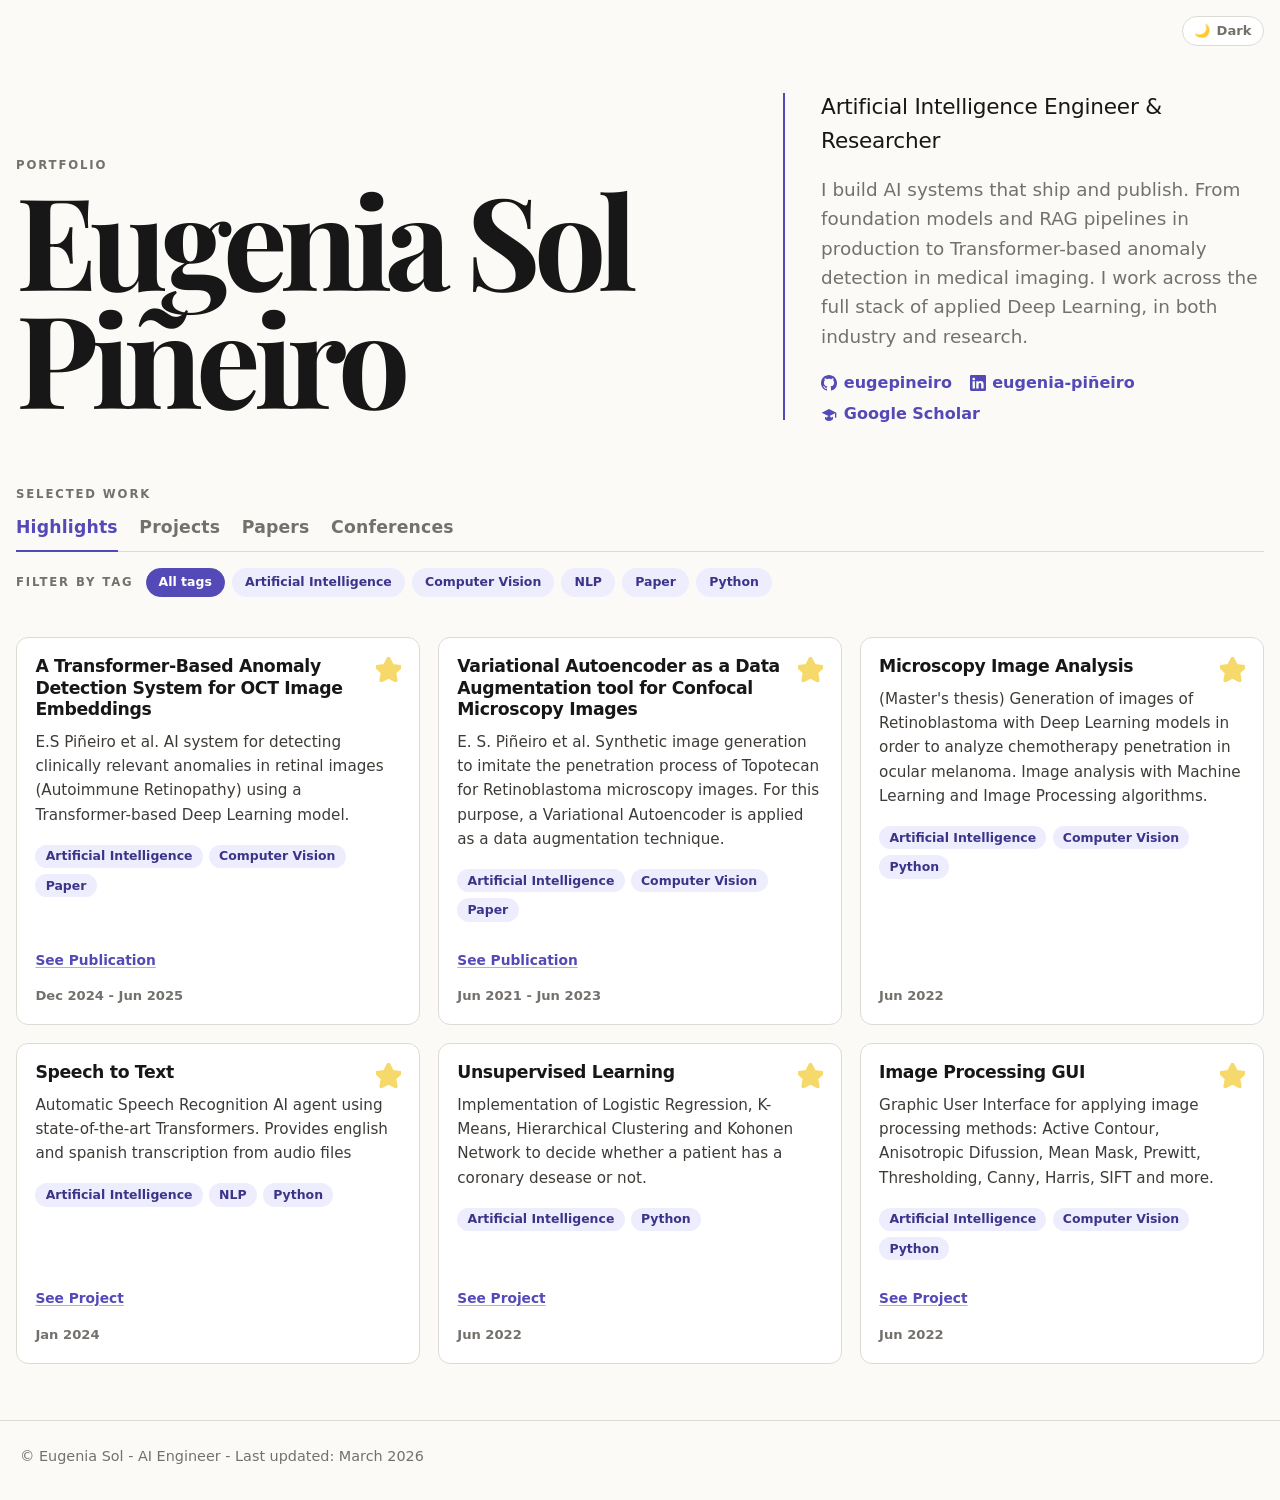
==== commit be160326: "Add new font" ====
--- a/index.html
+++ b/index.html
@@ -7,8 +7,11 @@
 
     <!-- Bootstrap CSS -->
     <link href="https://cdn.jsdelivr.net/npm/bootstrap@5.1.0/dist/css/bootstrap.min.css" rel="stylesheet" integrity="sha384-KyZXEAg3QhqLMpG8r+8fhAXLRk2vvoC2f3B09zVXn8CA5QIVfZOJ3BCsw2P0p/We" crossorigin="anonymous">
-    <script src="assets/theme.js"></script>
-    <link rel="stylesheet" href="assets/styles.css">
+    <link rel="preconnect" href="https://fonts.googleapis.com">
+    <link rel="preconnect" href="https://fonts.gstatic.com" crossorigin>
+    <link href="https://fonts.googleapis.com/css2?family=Playfair+Display:wght@600;700&display=swap" rel="stylesheet">
+    <script src="assets/theme.js?v=20260602"></script>
+    <link rel="stylesheet" href="assets/styles.css?v=20260602">
 
     <title>Eugenia Piñeiro</title>
   </head>
@@ -1351,6 +1354,6 @@
     <footer class="site-footer container">
       © Eugenia Sol - AI Engineer - Last updated: March 2026
     </footer>
-    <script src="assets/site.js"></script>
+    <script src="assets/site.js?v=20260602"></script>
   </body>
 </html>
--- a/assets/styles.css
+++ b/assets/styles.css
@@ -162,7 +162,7 @@
 
 .hero-title {
   color: var(--text) !important;
-  font-family: Georgia, "Times New Roman", Times, serif;
+  font-family: "Playfair Display", Georgia, "Times New Roman", serif;
   font-size: clamp(3.6rem, 12vw, 8rem);
   font-weight: 700;
   letter-spacing: -0.055em;
